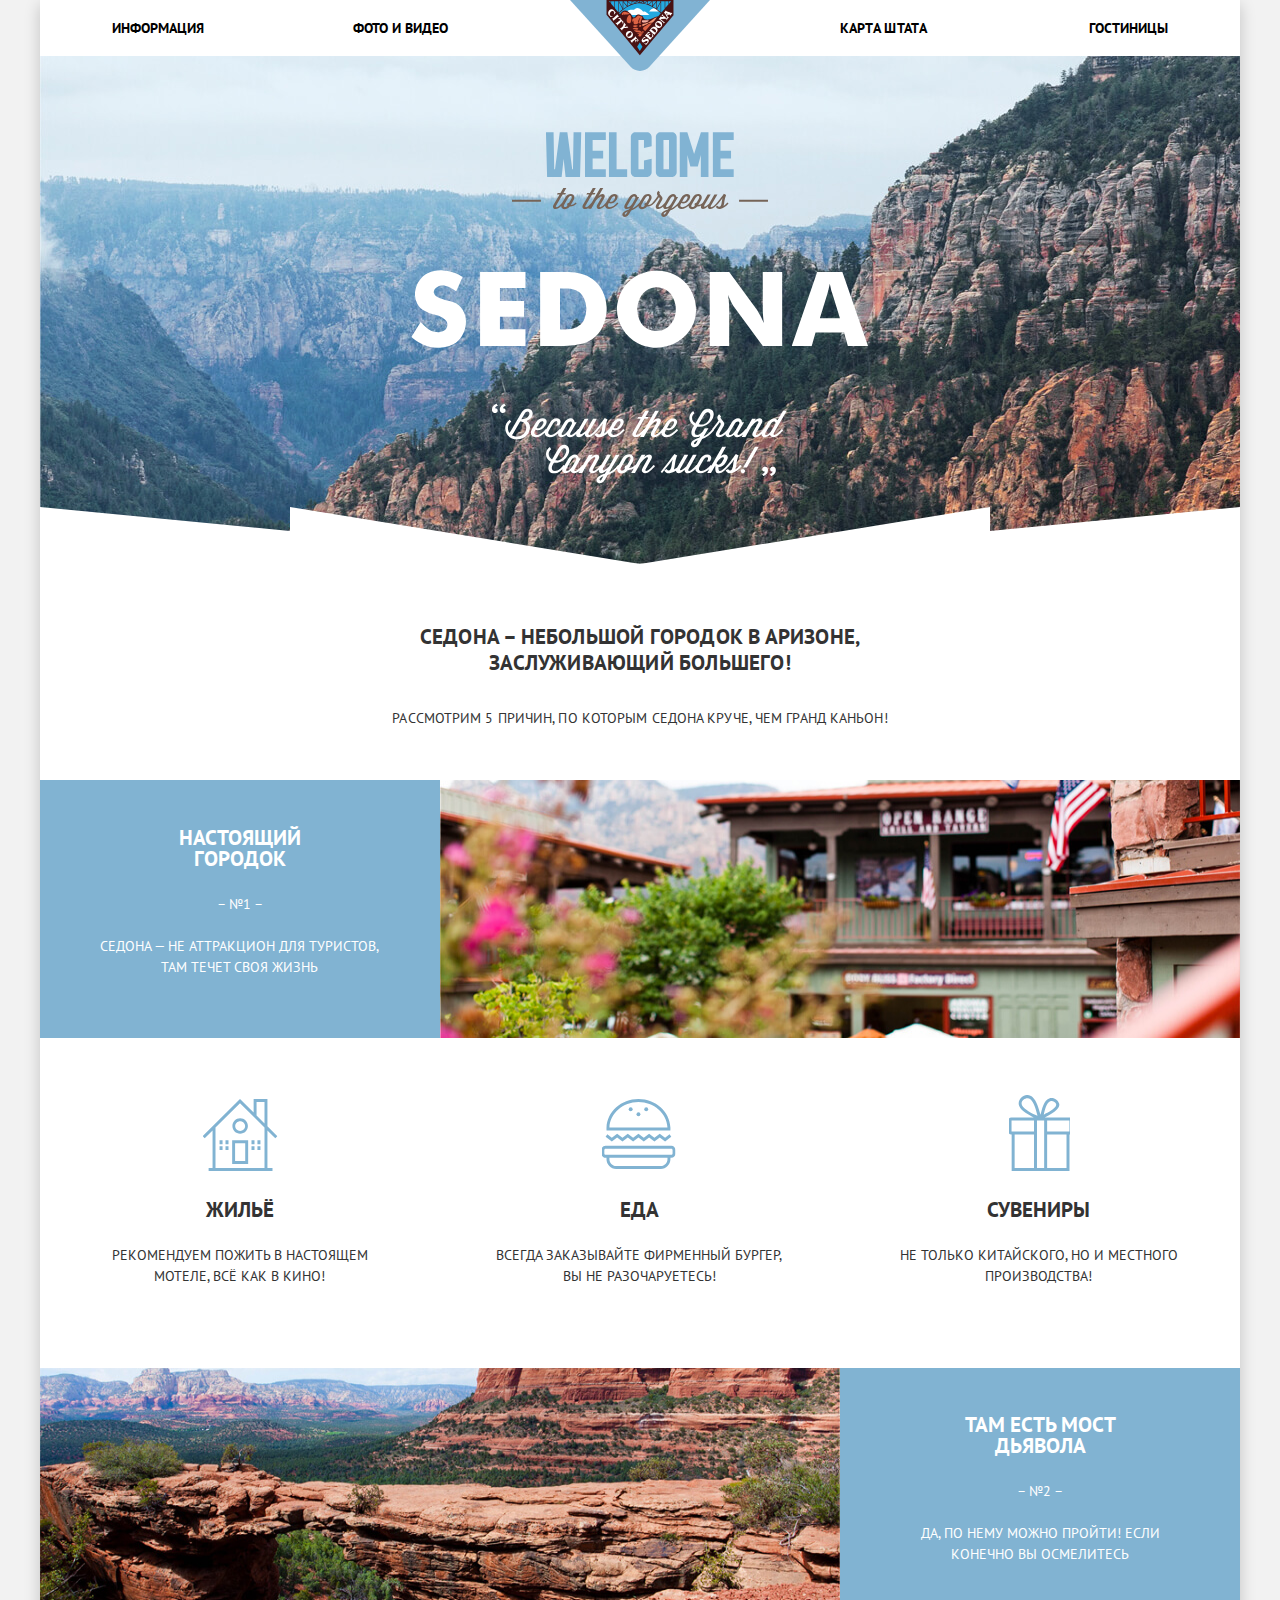
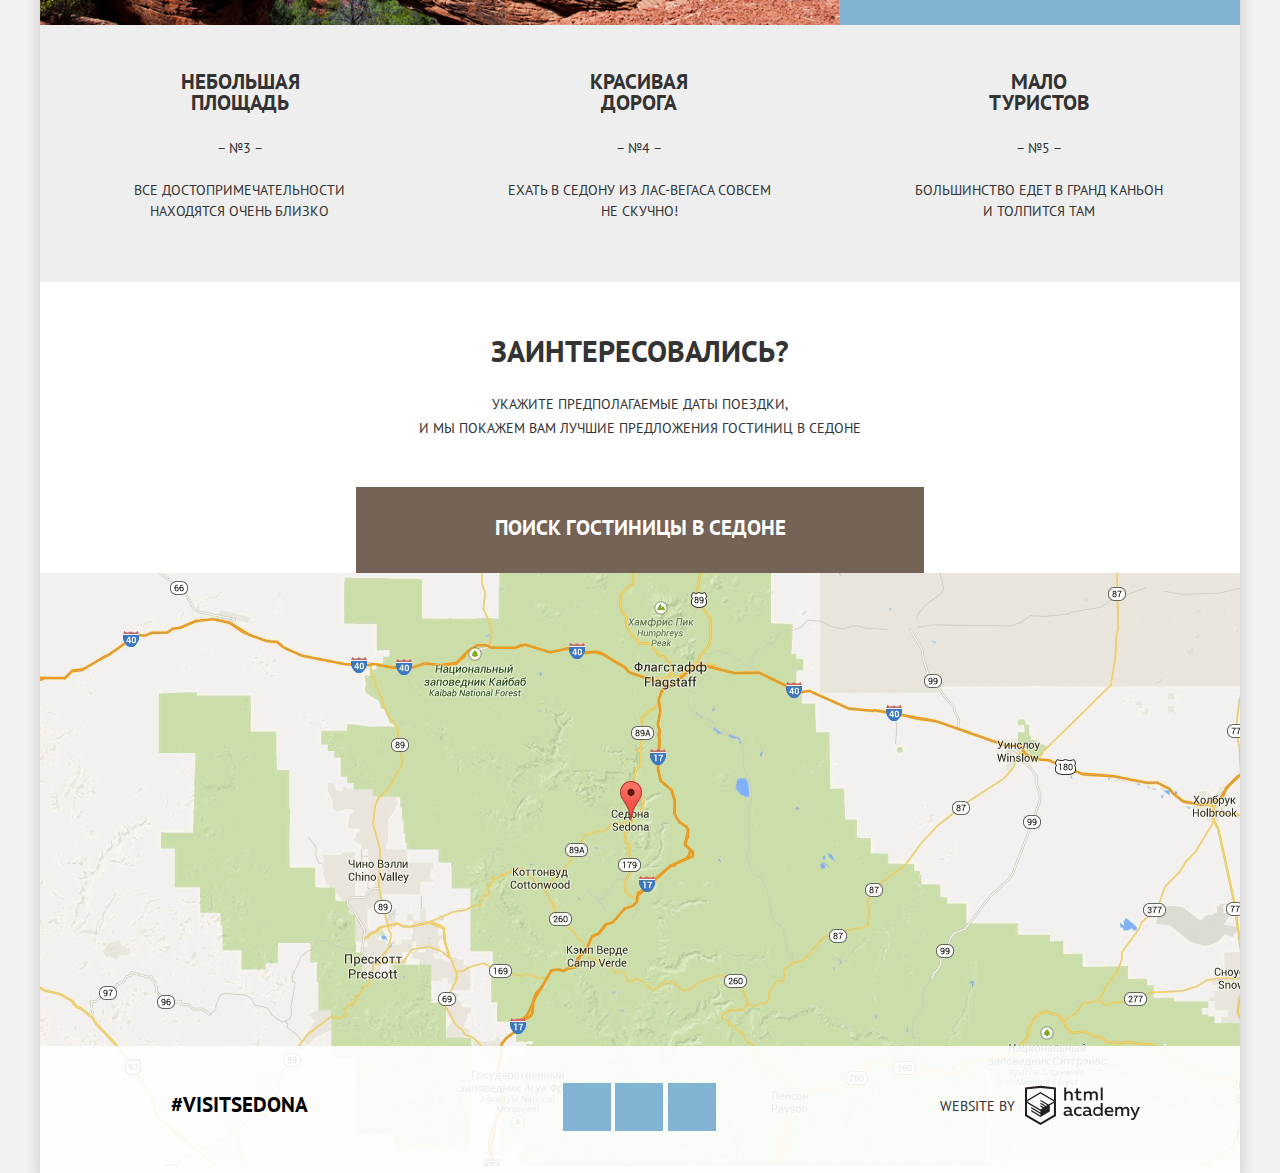
==== index.html @ 570681f5 "add styles and class in index.html to show-hide form" ====
<!DOCTYPE html>
<html lang="ru">
  <head>
    <meta charset="utf-8">
    <title>HTML Academy: Седона</title>
    <link href="https://fonts.googleapis.com/css?family=PT+Sans:400,700&amp;subset=latin,cyrillic" rel="stylesheet">
    <link href="css/normalize.css" rel="stylesheet">
    <link href="css/style.css" rel="stylesheet" >
  </head>
  <body>
    <div class="container">
      <header class="main-header">
        <div class="main-header-logo">
          <a href="#"><img src="img/Svg/logo-sedona.svg" width="140" height="71" alt="City Of Sedona Logo"></a>
        </div>

        <nav class="main-navigation">
          <ul class="site-navigation-list">
            <li class="site-navigation-item"><a href="info.html">Информация</a></li>
            <li class="site-navigation-item"><a href="foto.html">Фото и Видео</a></li>
            <li class="site-navigation-item"><a href="map.html">Карта штата</a></li>
            <li class="site-navigation-item"><a href="catalog.html">Гостиницы</a></li>
          </ul>
        </nav>
      </header>

      <main>
        <section class="hero-image-section">
          <h1 class="visually-hidden">Добро пожаловать в Седону</h1>
          <img class="hero-image" src="img/main.jpg" width="1200" height="508" alt="Пейзаж Седоны">
          <img class="hero-image-text" src="img/Svg/welcome.svg" width="458" height="352" alt="">

        </section>

        <section class="lead-lines">
          <h2 class="visually-hidden">Рекламный слоган</h2>
          <p class="lead-main ">
            Седона – небольшой городок в Аризоне, заслуживающий большего!
          </p>
          <p class="lead-secondary ">
            Рассмотрим 5 причин, по которым Седона круче, чем Гранд Каньон!
          </p>
        </section>

        <section class="features">
          <h2 class="visually-hidden">Преимущества</h2>
          <div class="feature-with-image">
            <div class="feature-text">
              <h3>Настоящий городок</h3>
              <p class="feature-number">– №1 –</p>
              <p>Седона — не аттракцион для туристов, там течет своя жизнь</p>
            </div>
            <div class="feature-image">
              <img src="img/city.jpg" width="800" height="300" alt="Городок">
              <!-- Maybe background -->
            </div>
          </div>

          <div class="features-general">
            <ul class="features-general-list">
              <li class="feature-general-item">
                <h3>Жильё</h3>
                <p>Рекомендуем пожить в наcтоящем мотеле, всё как в кино!</p>
              </li>
              <li class="feature-general-item">
                <h3>Еда</h3>
                <p>Всегда заказывайте фирменный бургер, вы не разочаруетесь!</p>
              </li>
              <li class="feature-general-item">
                <h3>Сувениры</h3>
                <p>Не только китайского, но и местного производства!</p>
              </li>
            </ul>
          </div>

          <div class="feature-with-image">
            <div class="feature-image">
              <img src="img/bridge.jpg" width="800" height="300" alt="Мост дьявола">
               <!-- Maybe background -->
            </div>
            <div class="feature-text">
              <h3>Там есть Мост дьявола</h3>
              <p class="feature-number">– №2 –</p>
              <p>Да, по нему можно пройти! Если конечно вы осмелитесь</p>
            </div>
          </div>

          <div class="features-ordered">
            <ol class="features-ordered-list" start="3">
              <li class="feature-ordered-item">
                <h3>Небольшая площадь</h3>
                <p class="feature-number">– №3 –</p>
                <p>Все достопримечательности находятся очень близко</p>
              </li>
              <li class="feature-ordered-item">
                <h3>Красивая дорога</h3>
                <p class="feature-number">– №4 –</p>
                <p>Ехать в Седону из Лас-Вегаса совсем не скучно!</p>
              </li>
              <li class="feature-ordered-item">
                <h3>Мало туристов</h3>
                <p class="feature-number">– №5 –</p>
                <p>Большинство едет в Гранд Каньон и&nbsp;толпится там</p>
              </li>
            </ol>
          </div>
        </section>

        <section class="search-hotel">
          <h2>Заинтересовались?</h2>
          <p class="search-hotel-promo">Укажите предполагаемые даты поездки,<br> и мы покажем вам лучшие предложения гостиниц в седоне</p>

          <a class="button button-show-form" href="hotels.html">Поиск гостиницы в Седоне</a>
          <form class="search-hotel-form modal-form-hide" action="https://echo.htmlacademy.ru" method="post">
            <p class="search-form-arrival">
              <label> Дата заезда:
                <input class="search-text-input" type="text" name="arrival-date" placeholder="24 апреля 2017">
              </label>
              <button class="calendar-icon" type="button" aria-label="Открыть календарь">
                <svg fill="#a9a9a9" width="21" height="22" viewBox="0 0 21 22"><path d="M19.251 2.025h-2.845V.648c0-.381-.294-.689-.656-.689-.363 0-.656.308-.656.689v1.377h-3.938V.648c0-.381-.294-.689-.655-.689-.363 0-.657.308-.657.689v1.377H5.906V.648c0-.381-.294-.689-.656-.689-.363 0-.657.308-.657.689v1.377H1.75C.784 2.025 0 2.847 0 3.862v16.302C0 21.179.784 22 1.75 22h17.501c.966 0 1.749-.821 1.749-1.836V3.862c0-1.015-.783-1.837-1.749-1.837zm.437 18.139a.448.448 0 0 1-.437.459H1.75a.45.45 0 0 1-.438-.459V3.862a.45.45 0 0 1 .438-.459h2.844v1.378c0 .381.294.689.657.689.362 0 .656-.308.656-.689V3.403h3.938v1.378c0 .381.294.689.657.689.361 0 .655-.308.655-.689V3.403h3.938v1.378c0 .381.293.689.656.689.362 0 .656-.308.656-.689V3.403h2.845c.241 0 .437.206.437.459v16.302z"/><path d="M4.594 8.225h2.625v2.066H4.594zM4.594 11.668h2.625v2.067H4.594zM4.594 15.112h2.625v2.066H4.594zM9.188 15.112h2.625v2.066H9.188zM9.188 11.668h2.625v2.067H9.188zM9.188 8.225h2.625v2.066H9.188zM13.781 15.112h2.625v2.066h-2.625zM13.781 11.668h2.625v2.067h-2.625zM13.781 8.225h2.625v2.066h-2.625z"/></svg>
              </button>
            </p>
            <p class="search-form-departure">
              <label> Дата выезда:
                <input class="search-text-input" type="text" name="departure-date" placeholder="4 июля 2017">
              </label>
              <button class="calendar-icon" type="button" aria-label="Открыть календарь">
                <svg fill="#a9a9a9" width="21" height="22" viewBox="0 0 21 22"><path d="M19.251 2.025h-2.845V.648c0-.381-.294-.689-.656-.689-.363 0-.656.308-.656.689v1.377h-3.938V.648c0-.381-.294-.689-.655-.689-.363 0-.657.308-.657.689v1.377H5.906V.648c0-.381-.294-.689-.656-.689-.363 0-.657.308-.657.689v1.377H1.75C.784 2.025 0 2.847 0 3.862v16.302C0 21.179.784 22 1.75 22h17.501c.966 0 1.749-.821 1.749-1.836V3.862c0-1.015-.783-1.837-1.749-1.837zm.437 18.139a.448.448 0 0 1-.437.459H1.75a.45.45 0 0 1-.438-.459V3.862a.45.45 0 0 1 .438-.459h2.844v1.378c0 .381.294.689.657.689.362 0 .656-.308.656-.689V3.403h3.938v1.378c0 .381.294.689.657.689.361 0 .655-.308.655-.689V3.403h3.938v1.378c0 .381.293.689.656.689.362 0 .656-.308.656-.689V3.403h2.845c.241 0 .437.206.437.459v16.302z"/><path d="M4.594 8.225h2.625v2.066H4.594zM4.594 11.668h2.625v2.067H4.594zM4.594 15.112h2.625v2.066H4.594zM9.188 15.112h2.625v2.066H9.188zM9.188 11.668h2.625v2.067H9.188zM9.188 8.225h2.625v2.066H9.188zM13.781 15.112h2.625v2.066h-2.625zM13.781 11.668h2.625v2.067h-2.625zM13.781 8.225h2.625v2.066h-2.625z"/></svg>
              </button>
            </p>
            <div class="search-form-numbers">
              <p class="search-form-adults">
                <!-- change label from inner input to for pattern, because by specification is forbidden to put <button> inside label -->
                <label for="number-adults"> Взрослые:</label>
                <button class="button-minus minus-adult" type="button" aria-label="Уменьшить количество взрослых">&minus;</button>
                <input class="search-number-input" id="number-adults" type="number" name="adults-count" value="2" min="1" max="9">
                <button class="button-plus plus-adult" type="button" aria-label="Увеличить количество взрослых">&plus;</button>
              </p>
              <p class="search-form-children">
                <!-- change label from inner input to for pattern, because by specification is forbidden to put <button> inside label -->
                <label for="number-children"> Дети:</label>
                <button class="button-minus minus-children" type="button" aria-label="Уменьшить количество детей">&minus;</button>
                <input class="search-number-input" id="number-children" type="number" name="children-count"  value="0" min="0" max="9">
                <button class="button-plus plus-children" type="button" aria-label="Увеличить количество детей">&plus;</button>
              </p>
            </div>
            <button class="button button-search" type="submit">Найти</button>
          </form>
        </section>

        <section class="section-map">
          <h2 class="visually-hidden">Карта Седоны и окрестностей</h2>
          <img src="img/map.png" width="1200" height="593" alt="Карта">
        </section>

      </main>

      <footer class="main-footer">
        <p class="footer-hashtag">
          <a href="#">#visitSEDONA</a>
        </p>

        <div class="footer-social">
          <ul>
            <li><a class="social-button social-button-twit" href="#"><span class="visually-hidden">Twitter</span></a></li>
            <li><a class="social-button social-button-fb" href="#"><span class="visually-hidden">Facebook</span></a></li>
            <li><a class="social-button social-button-youtube" href="#"><span class="visually-hidden">YouTube</span></a></li>
          </ul>
        </div>

        <p class="footer-copyright">
          <span>website by</span>
          <a class="copyright-link" href="https://htmlacademy.ru/intensive/htmlcss">
            <span class="visually-hidden">Html Academy</span>
            <svg fill="#231f20" width="115" height="41" xmlns="http://www.w3.org/2000/svg" viewbox="0 0 108.08 36.85"><title>logo-htmlacademy-small1</title><path d="M44.61,26.88a2,2,0,0,0,.55-0.1v1.33a3.25,3.25,0,0,1-1.18.21,1.67,1.67,0,0,1-1.67-1,4.84,4.84,0,0,1-3.14,1.08c-1.51,0-2.91-.83-2.91-2.55,0-2.13,2-2.79,3.71-2.79a11.08,11.08,0,0,1,2.17.25v-0.3c0-1-.76-1.77-2.19-1.77a7.42,7.42,0,0,0-3,.64v-1.7a10.21,10.21,0,0,1,3.19-.55c2.36,0,3.81,1.12,3.81,3.65v3a0.54,0.54,0,0,0,.49.59h0.17Zm-6.44-1.13A1.35,1.35,0,0,0,39.63,27h0.11a3.39,3.39,0,0,0,2.41-1V24.58a9.72,9.72,0,0,0-1.81-.21c-1,0-2.16.33-2.16,1.38h0Zm12.36-6.11a5,5,0,0,1,2.57.64V22a4.08,4.08,0,0,0-2.3-.7,2.75,2.75,0,1,0,0,5.49,5,5,0,0,0,2.43-.64v1.71a6.27,6.27,0,0,1-2.76.57A4.21,4.21,0,0,1,46,24.51q0-.21,0-0.41a4.32,4.32,0,0,1,4.18-4.46h0.38Zm12.17,7.24a2,2,0,0,0,.55-0.1v1.33a3.25,3.25,0,0,1-1.18.21,1.67,1.67,0,0,1-1.67-1,4.84,4.84,0,0,1-3.14,1.08c-1.51,0-2.91-.83-2.91-2.55,0-2.13,2-2.79,3.71-2.79a11.08,11.08,0,0,1,2.17.25v-0.3c0-1-.76-1.77-2.19-1.77a7.42,7.42,0,0,0-3,.64v-1.7a10.21,10.21,0,0,1,3.19-.55c2.36,0,3.81,1.12,3.81,3.65v3a0.54,0.54,0,0,0,.49.59h0.17Zm-6.44-1.13A1.35,1.35,0,0,0,57.73,27h0.11a3.39,3.39,0,0,0,2.41-1V24.58a9.72,9.72,0,0,0-1.81-.21c-1.06,0-2.16.33-2.16,1.38h0ZM73,16V28.2H71.35V26.88a3.88,3.88,0,0,1-3.19,1.54,4.4,4.4,0,0,1,0-8.78,3.81,3.81,0,0,1,3,1.3V16H73Zm-4.53,5.22a2.76,2.76,0,1,0,0,5.52A2.86,2.86,0,0,0,71.15,25V23A2.91,2.91,0,0,0,68.49,21.27ZM79,19.64c3.31,0,4.46,2.68,3.92,5.09H76.7c0.21,1.5,1.67,2.11,3.19,2.11a6.11,6.11,0,0,0,2.64-.59v1.6a7.14,7.14,0,0,1-3,.57C77,28.42,74.78,27,74.78,24a4.18,4.18,0,0,1,4-4.39H79Zm0.09,1.54a2.28,2.28,0,0,0-2.44,2.1v0.06H81.3A2,2,0,0,0,79.13,21.18Zm5.73,7V19.87h1.65v1a3.81,3.81,0,0,1,2.78-1.27A2.86,2.86,0,0,1,91.89,21a4.12,4.12,0,0,1,2.91-1.33A3.06,3.06,0,0,1,98,23V28.2h-1.9V23.05a1.59,1.59,0,0,0-1.42-1.75H94.42a2.8,2.8,0,0,0-2.07,1.12V28.2h-1.9V23.05A1.59,1.59,0,0,0,89,21.31H88.8a3,3,0,0,0-2.21,1.29v5.63H84.86Zm21.31-8.33h1.9l-3.91,9.46c-0.9,2.17-2.09,2.86-3.35,2.86a4.76,4.76,0,0,1-1.1-.14V30.46a2.86,2.86,0,0,0,.85.12c0.9,0,1.58-.64,2.07-1.9l0.17-.42-4-8.4h2l2.86,6.29ZM38.73,1.46V6.22a3.81,3.81,0,0,1,2.7-1.14,3.25,3.25,0,0,1,3.44,3.4v5.15H43V8.72a1.81,1.81,0,0,0-1.61-2h-0.3a2.93,2.93,0,0,0-2.32,1.39v5.52h-1.9V1.46h1.9ZM49.94,2.31v3h3V6.91h-3v3.81c0,1.1.5,1.46,1.58,1.46a4.49,4.49,0,0,0,1.69-.33v1.6A6.8,6.8,0,0,1,51,13.8a2.55,2.55,0,0,1-2.86-2.74V6.89H46.58V5.26h1.5V2.74Zm5.4,11.31V5.28H57v1A3.81,3.81,0,0,1,59.77,5a2.86,2.86,0,0,1,2.6,1.33A4.12,4.12,0,0,1,65.28,5,3.06,3.06,0,0,1,68.44,8.4v5.21h-1.9V8.46a1.59,1.59,0,0,0-1.42-1.75H64.89a2.8,2.8,0,0,0-2.07,1.12v5.78h-1.9V8.46A1.59,1.59,0,0,0,59.5,6.71H59.27A3,3,0,0,0,57.06,8v5.63H55.34ZM71.17,1.45H73V13.6H71.17V1.45ZM14.71,0H14.55L0,1.54V28.21l14.55,8.66,14.55-8.66V1.54Zm12.5,27.1L14.55,34.64,1.9,27.12V16.18l12.59,7.5V25L5.86,19.9v1.31l8.68,5.21v1.39L5.87,22.65V24l8.68,5.21,8.75-5.24V18.31L27.2,16V27.12Zm0-12.53-3.48,2-1.6,1L14.51,13v1.31L21,18.23H21l-0.14.09-1,.54-5.37-3.2V17l4.24,2.52-1,.67-3.2-1.9v1.31l2.1,1.24L14.5,22.1,2,14.65,14.51,7.11Zm0-1.32L14.49,5.76,1.91,13.25v-10L14.56,1.92,27.21,3.25v10h0Z" transform="translate(0 -0.02)" /></svg>
          </a>
        </p>
      </footer>
    </div>

    <script src="js/script.js"></script>
  </body>
</html>
---- css/style.css ----
html {
  box-sizing: border-box;
}

*, *:before, *:after {
  box-sizing: inherit;
}

body {
	margin: 0;
  padding: 0;


	font-family: "PT Sans", Arial, sans-serif;
	font-size: 14px;
	line-height: 21px;
	font-weight: 400;
  text-transform: uppercase;
  color: #333333;
  background-color: #f2f2f2;
}

a {
  text-decoration: none;
}
/* responsive images */
img {
  max-width: 100%;
  /* height: auto; */
}

.button {
  font: inherit;

  text-align: center;
  color: #ffffff;
  vertical-align: middle;
  text-transform: uppercase;

  border: none;
}

.button-search,
.social-button,
.button-more {
  background-color: #81b3d2;
}

.button-search:hover,
.button-search:focus,
.social-button:hover,
.social-button:focus,
.button-more:hover,
.button-more:focus {
  background-color: #669ec0;
}

.button-search:active,
.social-button:active,
.button-more:active {
  color: rgba(255, 255, 255, 0.3);
  background-color: #5496bd;
}

.button-show-form,
.button-book {
  background-color: #766357;
}

.button-show-form:hover,
.button-show-form:focus,
.button-book:hover,
.button-book:focus {
  background-color: #604e43;
}

.button-show-form:active,
.button-book:active {
  color: rgba(255, 255, 255, 0.3);
  background-color: #503e33;
}


/* accessability */
.visually-hidden:not(:focus):not(:active),
input[type="checkbox"].visually-hidden,
input[type="radio"].visually-hidden {
  position: absolute;

  width: 1px;
  height: 1px;
  margin: -1px;
  border: 0;
  padding: 0;

  white-space: nowrap;

  clip-path: inset(100%);
  clip: rect(0 0 0 0);
  overflow: hidden;
}


.container {
  max-width: 1200px;
  min-width: 768px;
  margin: 0 auto;

  background-color: #ffffff;
  box-shadow: 0 5px 15px 0 rgba(0, 1, 1, 0.2);
}

.main-navigation {
  line-height: 26px;
  font-weight: 700;
}

.main-header {
  position: relative;
}

.main-header-logo {
  position: absolute;
  right: calc(50% - 70px);
  z-index: 1;
}

.site-navigation-list {
  display: flex;
  justify-content: space-between;
  align-items: center;
  flex-wrap: wrap;
  min-height: 56px;
  margin: 0;
  padding: 0 6%;

  list-style: none;
}

.site-navigation-item {
  width: 22%;
}

.site-navigation-item:nth-child(-n+2) {
  text-align: left;
}

.site-navigation-item:nth-child(n+3) {
  text-align: right;
}

.site-navigation-item:nth-child(2){
  margin-right: 9.5%;
}

.site-navigation-item a[href="map.html"] {
  letter-spacing: 0.3px;
}

.site-navigation-item a {
  color: #000000;
}

.site-navigation-item a:hover:not(.current-page),
.site-navigation-item a:focus:not(.current-page) {
  color: #81b3d2;
}

.site-navigation-item a:active {
  color: #b2b2b2;
}

.site-navigation-item .current-page {
  color: #766357;
}


.hero-image-section {
  position: relative;
  height: 508px;
  overflow: hidden;
}

.hero-image-section::after {
  content: '';
  position: absolute;
  top: 0;
  right: 0;
  bottom: 0;
  left: 0;
  background: url('../img/Svg/polygon.svg');
  background-repeat: no-repeat;
  background-position: bottom center;
}

.hero-image {
  position: absolute;
  left: 50%;
  transform: translate(-50%);
  height: 508px;
}

.hero-image-text {
  position: absolute;
  top: 15%;
  right: calc(50% - 229px);
}

.lead-lines {
  padding: 60px 6% 35px;
  line-height: 26px;
  text-align: center;
}

.lead-main {
  width: 500px;
  margin: 0 auto;

  font-size: 21px;
  font-weight: 700;
  letter-spacing: 0.2px;
}

.lead-secondary {
  margin-top: 29px;
  letter-spacing: 0.1px;
}


.features-general-list,
.features-ordered-list {
  padding: 0;
  list-style: none;
  text-align: center;
}

.features h3 {
  font-size: 21px;
  line-height: 21px;
  font-weight: 700;
}

.feature-with-image,
.features-general-list,
.features-ordered-list {
  display: flex;
  flex-direction: row;
  margin: 0;
 }

.feature-with-image {
  color: #ffffff;
  background-color: #81b3d2;
}

.feature-text,
.feature-general-item,
.feature-ordered-item {
  width: 33.3%;
}

.feature-text {
  text-align: center;
  padding: 46.5px 4% 46px; /*was 47px*/
}

.feature-text h3 {
  width: 151px;
  margin: 0 auto;
}

.feature-number {
  margin: 25px 0 21px 0;
}


.feature-image {
  width: 66.7%;
  position: relative;
  overflow: hidden;
}

.feature-image img {
    position: absolute;
    /* top city 63% 35% canyon */
    top: 50%;
    left: 50%;
    transform: translate(-50%, -50%);
}

.feature-general-item::before {
  content: '';
  position: absolute;
  top: 61px;
  left: 50%;
  width: 75px;
  height: 72px;
  transform: translate(-50%);
  background-repeat: no-repeat;
}

.feature-general-item:nth-child(1)::before {
  background-image: url(../img/Svg/icon-1.svg);
}

.feature-general-item:nth-child(2)::before {
  background-image: url(../img/Svg/icon-3.svg);
}

.feature-general-item:nth-child(3)::before {
  top: 57px;
  width: 61px;
  height: 77px;
  background-image: url(../img/Svg/icon-2.svg);
}


.feature-general-item {
  position: relative;
  padding: 140px 0 81px 0; /*was 73px*/
}
.feature-general-item p {
  width: 290px;
  margin: 25px auto 0;
}


.features-ordered {
  /* height: 256px; */
  background-color: #eeeeee;
}

.features-ordered-list {
  background-color: #eeeeee;
}

.feature-ordered-item {
  padding: 46px 0 60px 0;  /*was 73px*/
}

.feature-ordered-item h3 {
  width: 118px;
  margin: 0 auto;
}

.feature-ordered-item  p:not(.feature-number) {
  width: 270px;
  margin: 0 auto;
}


.search-hotel {
  position: relative;
  padding-top: 26px;
  text-align: center;
}

.search-hotel h2 {
  margin-bottom: 23.5px;
  font-size: 30px;
  line-height: 36px;
  font-weight: 700;
}

.search-hotel-promo {
  margin-bottom: 47px;
  line-height: 24px;
}

.button-show-form {
  display: block;
  width: 568px;
  margin: 0 auto;
  padding: 28px 0 32px;
}

.button-show-form,
.button-search {
  font-size: 21px;
  line-height: 26px;
  font-weight: 700;
}

.modal-form-show {
	display: block;
	animation: slideDown 1s ease;
}
.modal-form-hide {
	display: none;
}

.search-hotel-form {
  position: absolute;
  left: 50%;
  transform: translate(-50%);
  z-index: 1;
  width: 568px;
  padding: 55px 54px 55px;
  background-color: white;
}


.search-hotel-form input,
.search-hotel-form label {
  line-height: 26px;
  font-weight: 700;
}

.search-hotel-form input {
  font: inherit;

  background-color: #f2f2f2;
  border: none
}

.search-hotel-form input:hover {
  background-color: #ebebeb;
}

.search-hotel-form input:focus {
  outline: 2px solid #ebebeb;
  background-color: #ffffff;
}

.search-hotel-form p {
  margin-top: 0;
}

.search-form-arrival,
.search-form-departure {
  margin-bottom: 30px;
}

.search-text-input {
  width: 345px;
  height: 38px;
  margin-left: 16px;
  padding-left: 13px;
  text-transform: uppercase;
}

.search-form-arrival,
.search-form-departure {
  position: relative;
}

.calendar-icon {
  position: absolute;
  top: 7px;
  right: 4px;
  border: none;
  background-color: transparent;
}

.calendar-icon:hover svg,
.calendar-icon:focus svg {
	fill: #000000;
}

.calendar-icon:active svg {
	fill: #81b3d2;
}

.search-form-numbers {
  display: flex;
}

.search-form-numbers input[type="number"] {
	width: 40px;
	height: 38px;
  padding-left: 14px;
  text-align: center;
}

.search-form-adults,
.search-form-children {
  position: relative;
  width: 50%;
}

.search-form-adults .button-minus,
.search-form-adults .button-plus,
.search-form-children .button-minus,
.search-form-children .button-plus {
    position: absolute;
    top: 0;
    width: 38px;
    height: 38px;

    font-size: 30px;
    color: #a9a9a9;
    border: none;
    background-color: #f2f2f2;
    cursor: pointer;
}

.search-form-adults label {
  margin-right: 75px;
}

.search-form-children label {
  margin-right: 62px;
  padding-left: 13px;
}


.search-form-adults .button-minus {
  right: 79px;
}
.search-form-adults .button-plus {
  right: 3px;
}

.search-form-adults {
  text-align: left;
}

.search-form-children .button-minus {
  right: 76px;
}

.search-form-children .button-plus {
  right: 0;
}

.search-form-numbers .button-minus:hover,
.search-form-numbers .button-minus:focus,
.search-form-numbers .button-plus:hover,
.search-form-numbers .button-plus:focus {
  color: #000000;
}

.search-form-numbers .button-minus:active,
.search-form-numbers .button-plus:active {
  color: #81b3d2;
}


.button-search {
  width: 458px;
  height: 58px;
  margin-top: 39px;
}


.section-map {
 position: relative;
 height: 473px;
 overflow: visible;
}

.main-footer {
  position: relative;
  display: flex;
  z-index: 1;
  padding: 25px 0;
  background-color: rgba(254, 254, 254, 0.9);
}

.main-footer {
  display: flex;
}

/* TODO: later use flexbox */
.footer-hashtag,
.footer-social,
.footer-copyright {
  width: 33.3%;
  text-align: center;
}

.footer-hashtag {
  font-size: 21px;
  line-height: 26px;
  font-weight: 700;
}

.footer-hashtag a {
  color: #000000;
}

.footer-hashtag a:hover,
.footer-hashtag a:focus {
  color: #81b3d2;
}

.footer-hashtag a:active {
  color: #b2b2b2;
}

.footer-social ul {
  display: flex;
  justify-content: center;
  align-items: center;
  flex-wrap: wrap;
  height: 71px;
  margin: 0;
  padding: 0;
  list-style: none;
}

.social-button {
  position: relative;
  display: inline-block;
  width: 48px;
  height: 48px;
  margin: 0 2.2px;
  background-color: #81b3d2;

  vertical-align: top;
}

.social-button::before {
	content: '';
	position: absolute;
	background-repeat: no-repeat;
}

.social-button-twit::before {
  top: 17px;
  left: 16px;
  width: 17px;
  height: 15px;
  background-image: url('../img/svg/twitter.svg');
}

.social-button-fb::before {
  top: 14px;
  left: 17px;
  width: 17px;
  height: 22px;
  background-image: url('../img/svg/fb-icon.svg');
}

.social-button-youtube::before {
  top: 17px;
  left: 14px;
  width: 20px;
  height: 17px;
  background-image: url('../img/svg/youtube.svg');
}

.social-button:hover,
.social-button:focus {
  background-color: #669ec0;
}

.social-button:active {
  background-color: #5496bd;
}

.social-button:active::before {
  opacity: 0.3;
}

.footer-copyright {
  line-height: 26px;
}

.footer-copyright span,
.footer-copyright a {
  display: inline-block;
  vertical-align: middle;
}

.footer-copyright span {
  margin-left: 2px;
  padding-bottom: 8px;
}

.copyright-link {
  margin-left: 6px;
}

.copyright-link:hover svg,
.copyright-link:focus svg {
	fill: #81b3d2;
}

.copyright-link:active svg {
	fill: #bdbbbc;
}

/* Catalog */

.hotel-filters {
  min-height: 217px;

  color: #ffffff;
  background-color: #5e89b0;
  background-image: url('../img/hotels-blur-back.jpg');
}

.filters-form {
  display: flex;
  justify-content: space-between;
  padding: 27px 6% 17px;
}

.filters-form fieldset {
  padding: 0;
  border: none;
}

.filter-legend {
  font-size: 16px;
  font-weight: 700;
}

.filters-form ul {
  list-style: none;
}

.filter-infrastructure legend {
  letter-spacing: 0.3px;
}

.filter-infrastructure label,
.filter-hotel-type label {
  position: relative;
}

.filter-checkbox + label::before {
	content: '';
	position: absolute;
  left: -39.6px;
  top: -2px;
  width: 25px;
  height: 23px;
	background-image: url('../img/svg/checkbox-off.svg');
	background-repeat: no-repeat;
}

.filter-checkbox:checked + label::before {
	background-image: url('../img/svg/checkbox-on.svg');
}

.filter-checkbox:checked:disabled + label::before {
	background-image: url('../img/svg/checkbox-on-disabled.svg');
}

.filter-checkbox:disabled + label::before {
	background-image: url('../img/svg/checkbox-off-disabled.svg');
}



.filter-checkbox:focus + label::before {
  outline: 3px solid #81b3d2;
}

.hotel-type-list label {
  padding-left: 2px;
}

.infrastructure-list li,
.hotel-type-list li {
  margin-top: 25px;
}


.filter-checkbox:hover + label,
.filter-checkbox:focus + label {
  color: #ffffff;
}

.filter-checkbox:disabled + label {
  color: #6a6a6a;
}


.filter-infrastructure {
  margin-left: 0;
}

.filter-hotel-type {
  margin-left: 10.7%;
}
.filter-price-controls {
  width: 315px;
  margin-top: 10px;
}

.filter-price {
  /* display: flex; */
  /* margin-right: -8px; */
  margin-left: auto;
}

.filter-range-title {
  margin-bottom: 9px;

  font-weight: 600;
  font-size: 16px;
  line-height: 21px;
}

.price-controls {
  position: relative;

  height: 36px;
  margin-bottom: 20px;

  font-size: 0;

  border: 2px solid #ffffff;
  border-radius: 2px;
}

.price-controls::after {
  content: "";
  position: absolute;
  top: 50%;
  left: 50%;

  width: 2px;
  height: 22px;

  background: #ffffff;
  transform: translate(-50%, -50%);
}

.price-controls label {
  display: inline-block;

  font-size: 14px;
  line-height: 32px;
  vertical-align: top;

  cursor: pointer;
}

.price-controls .min-price,
.price-controls .max-price {
  width: 146px;
  padding-left: 64px;
}

.price-controls input {
  width: 50px;
  margin: 0;

  color: inherit;
  font: inherit;

  background: none;
  border: none;
}

.range-controls {
  position: relative;
  margin-bottom: 14px;
}

.range-controls .scale {
  height: 2px;
  background: rgba(255, 255, 255, 0.3);
}

.range-controls .bar {
  width: 80%;
  height: 2px;

  background: #ffffff;
}

.range-toggle {
  position: absolute;
  top: -9px;

  width: 4px;
  height: 4px;

  background: #ababab;
  border: 8px solid #ffffff;
  border-radius: 50%;
  box-shadow: 0 2px 1px 0 rgba(0, 1, 1, 0.2);
  cursor: pointer;
  box-sizing: content-box;
}

.range-toggle:hover,
.range-toggle:focus {
  top: -10px;
  border: 9px solid #ffffff;
}


.range-toggle-min {
  left: 0;
}

.range-toggle-max {
  left: 80%;
}

.button-filter {
  width: 137px;
  /* TODO: delete/change tempmargins */
  margin-top: 18px;
  margin-left: 84px;

  padding: 6px;
  background-color: transparent;
  border: 2px solid #fff;
  border-radius: 2px;
  cursor: pointer;
}

.button-filter:hover,
.button-filter:focus {
  color: #000000;
  background: #ffffff;
}


.sorting-result,
.hotel-name {
  font-size: 21px;
  line-height: 26px;
  font-weight: 700;
}


.sorting,
.hotel-item {
  display: flex;
  padding: 0 6%;
  border-bottom: 1px solid #e5e5e5;
}

.sorting {
  /* height: 86px; */
  padding: 9px 6%;
  align-items: center;
}

.sorting-result {
  margin-right: 48px;
  /* margin-top: 29px; */
}

.sorting-options {
  display: flex;
  margin-top: 5px;
  font-size: 12px;
  line-height: 18px;
}

.sorting-label {
  margin: 0 40px 0 0;
}

.sortings-list {
  display: flex;
  justify-content: space-between;
  width: 238px;
}

.sortings-list,
.hotels-list {
  margin: 0;
  padding: 0;
  list-style: none;
}

.sortings-item a {
  color: #b2b2b2;
}

.sortings-item-active a,
.sortings-item a:hover,
.sortings-item a:focus {
  color: #81b3d2;
}

.sortings-item a:active {
  color: #000000;
}

.sortings-item:not(.sortings-item-active) a:not(:active) {
  border-bottom: 1px dotted #81b3d2;
}

.sorting-arrows {
  margin-top: 4px;
  margin-left: auto;
}

.sorting-up {
  padding-right: 8px;
}

.sort-arrow-item:hover path,
.sort-arrow-item:focus path {
  fill: #231F20;
}

.sort-arrow-item.active path,
.sort-arrow-item:active path {
  fill: #81b3d2;
}


.hotel-item {
  padding: 30px 6% 24.5px;
}

.hotel-image {
  margin-right: 30px;
}

.hotel-item-info {
  display: flex;
  flex-wrap: wrap;
  width: 258px;
}

.hotel-name {
  width: 100%;
  margin: -5.5px 0 -3px;
  letter-spacing: 0.15px;
}

.hotel-name a {
  color: #000000;
}

.hotel-info {
  width: 45%;
}

.hotel-reserve {
  width: 55%;
}

.hotel-type,
.hotel-price {
  margin: 7px 0 14px;
}

.button-more, .button-book {
  display: inline-block;
  padding: 3px 0;
  vertical-align: top;
}

.button-more {
  width: 110px;
}

.button-book {
  width: 142px;
}

.hotel-item-rating {
  width: 112px;
  margin-left: auto;
}

.rating-stars {
  height: 18px;
  margin: 0;
  margin-top: -1px;
  margin-right: -2px;
  background-image: url('../img/svg/star.svg');
  background-repeat: repeat no-repeat;
  background-position: right center;
  background-size: 24px 20px;
}

.stars-4 {
  margin-left: 20px;
}

.stars-3 {
  margin-left: 40px;
}

.stars-2 {
  margin-left: 65px;
}

.rating-user-mark {
  margin: 46px 0 0;
  padding: 3px 0 3px 3px;
  text-align: center;
  color: #666;
  background-color: #f2f2f2;
}



.hotel-name a:hover,
.hotel-name a:focus {
  color: #81b3d2;
}

.hotel-name a:active {
  color: #b2b2b2;
}
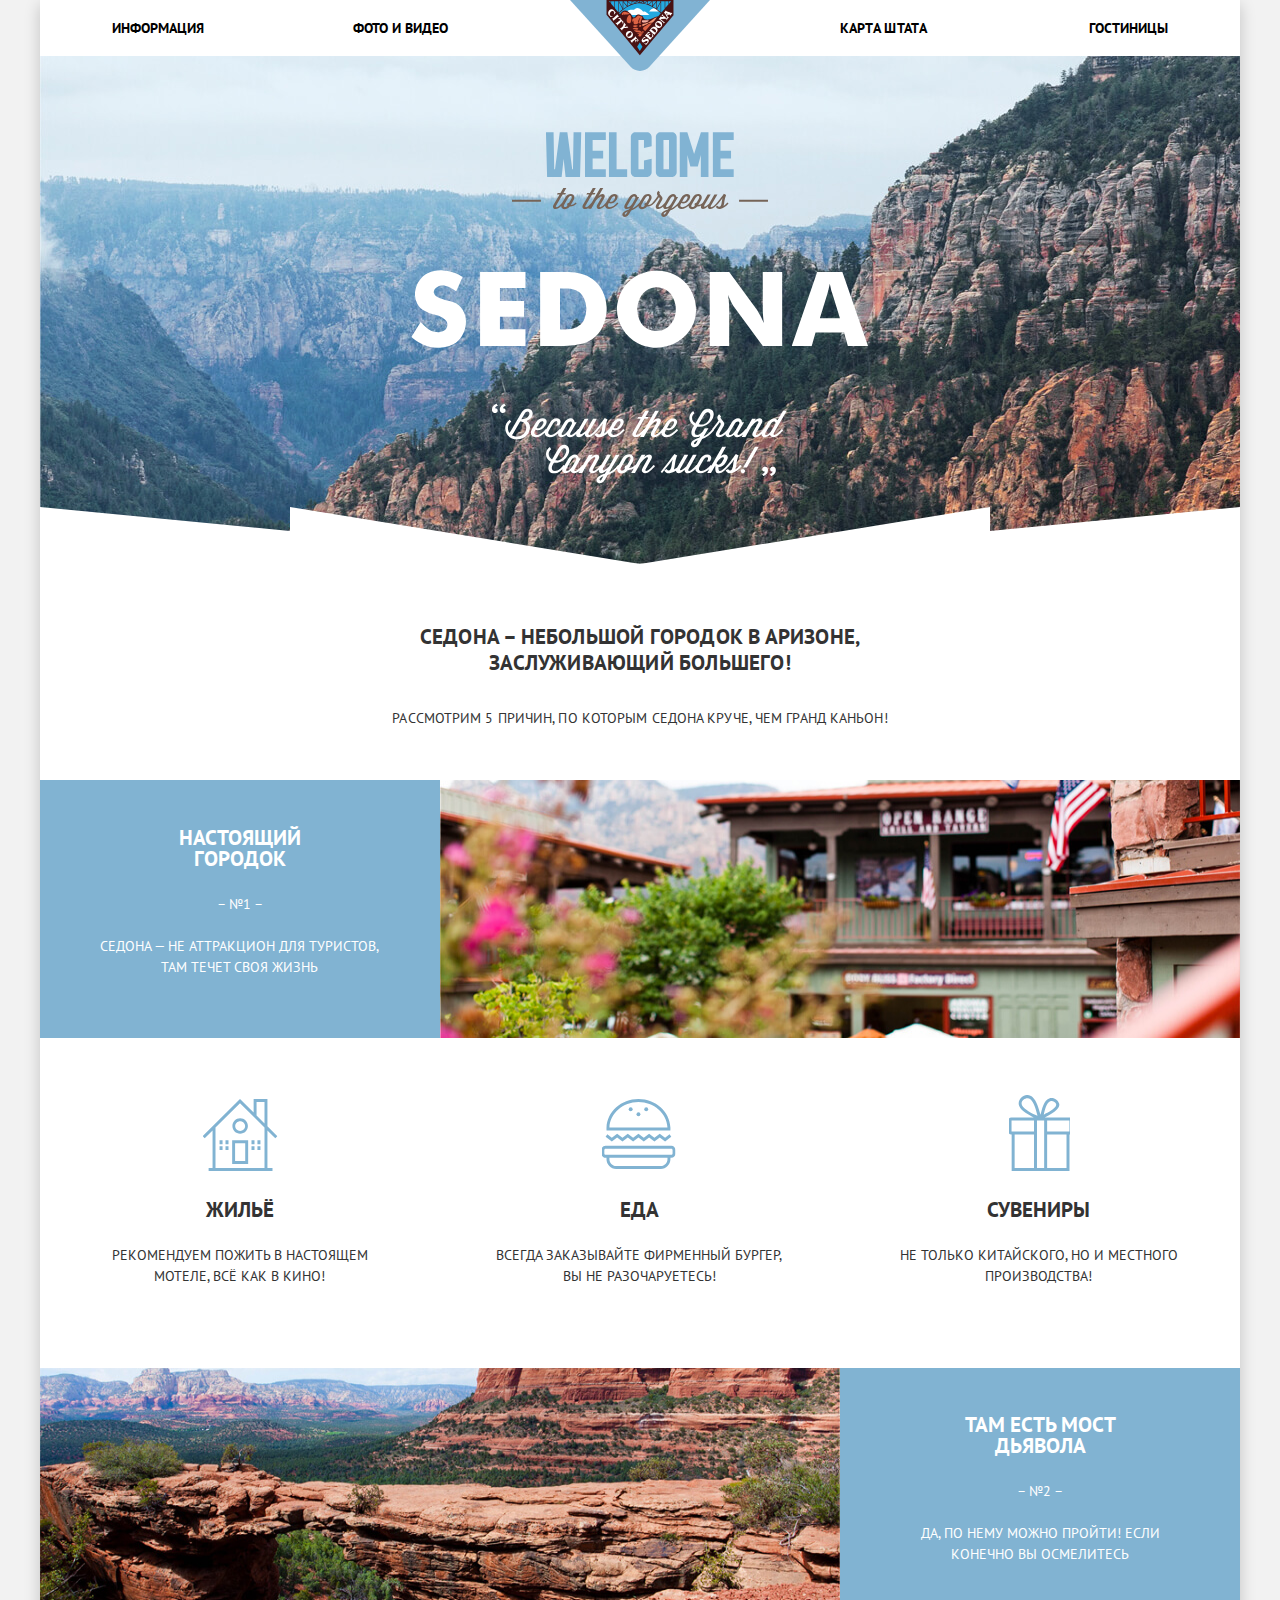
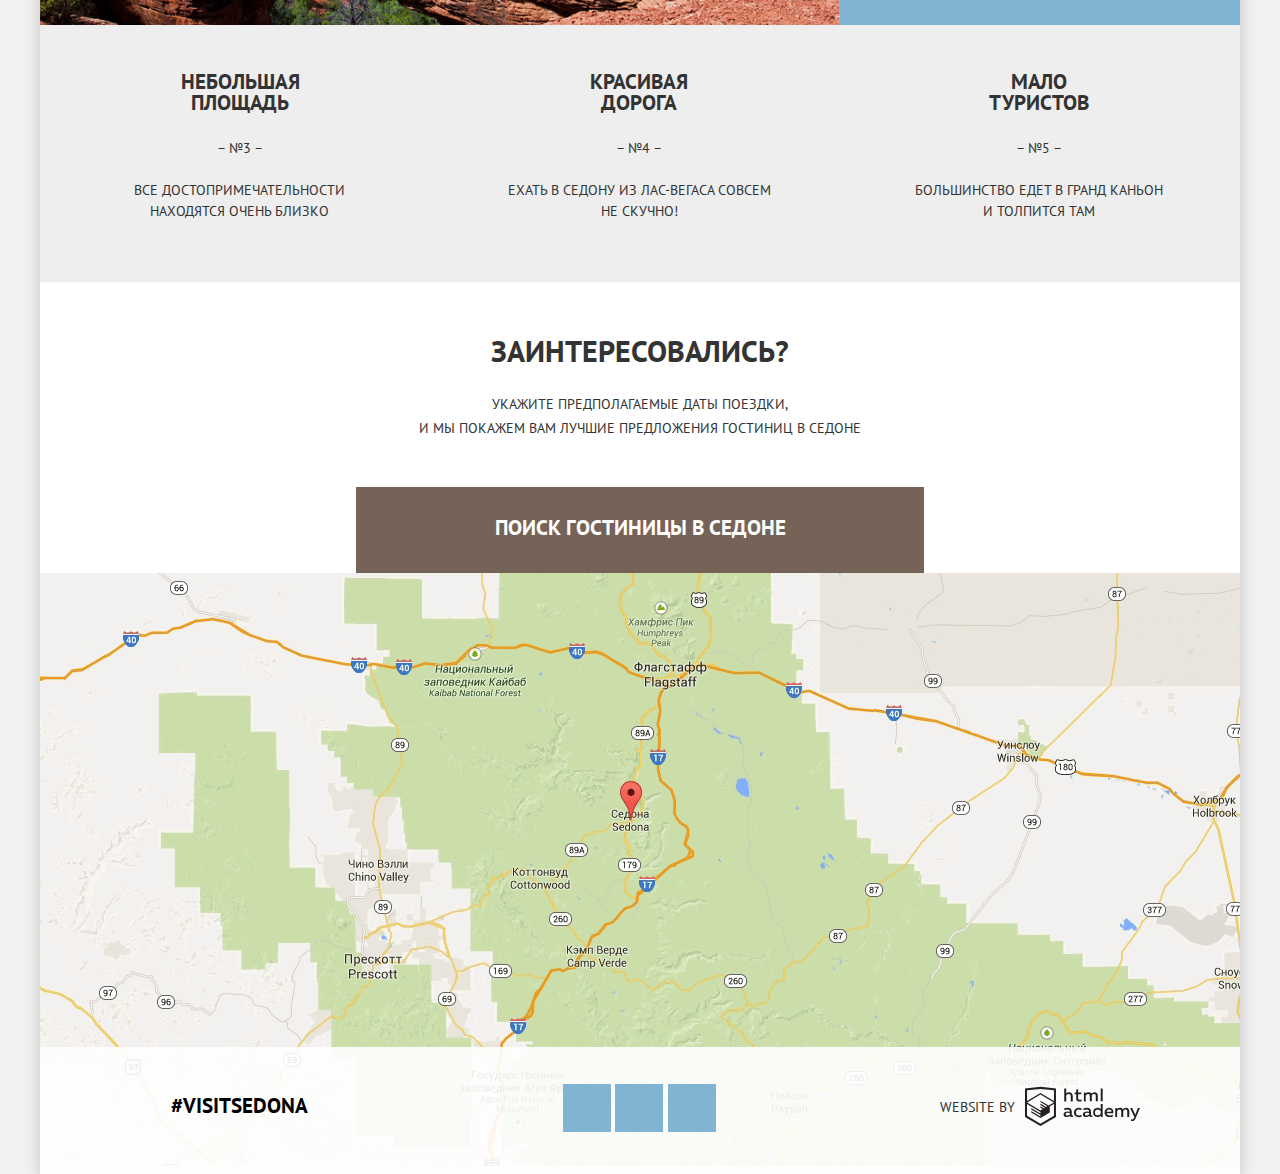
==== commit e6456f73: "add markup for map and styles for map(iframe) and form(animation) in index.html" ====
--- a/index.html
+++ b/index.html
@@ -8,7 +8,7 @@
     <link href="css/style.css" rel="stylesheet" >
   </head>
   <body>
-    <div class="container">
+    <div class="container page-index">
       <header class="main-header">
         <div class="main-header-logo">
           <a href="#"><img src="img/Svg/logo-sedona.svg" width="140" height="71" alt="City Of Sedona Logo"></a>
@@ -114,7 +114,7 @@
           <form class="search-hotel-form modal-form-hide" action="https://echo.htmlacademy.ru" method="post">
             <p class="search-form-arrival">
               <label> Дата заезда:
-                <input class="search-text-input" type="text" name="arrival-date" placeholder="24 апреля 2017">
+                <input class="search-text-input" type="text" name="arrival-date" placeholder="24 апреля 2017" required>
               </label>
               <button class="calendar-icon" type="button" aria-label="Открыть календарь">
                 <svg fill="#a9a9a9" width="21" height="22" viewBox="0 0 21 22"><path d="M19.251 2.025h-2.845V.648c0-.381-.294-.689-.656-.689-.363 0-.656.308-.656.689v1.377h-3.938V.648c0-.381-.294-.689-.655-.689-.363 0-.657.308-.657.689v1.377H5.906V.648c0-.381-.294-.689-.656-.689-.363 0-.657.308-.657.689v1.377H1.75C.784 2.025 0 2.847 0 3.862v16.302C0 21.179.784 22 1.75 22h17.501c.966 0 1.749-.821 1.749-1.836V3.862c0-1.015-.783-1.837-1.749-1.837zm.437 18.139a.448.448 0 0 1-.437.459H1.75a.45.45 0 0 1-.438-.459V3.862a.45.45 0 0 1 .438-.459h2.844v1.378c0 .381.294.689.657.689.362 0 .656-.308.656-.689V3.403h3.938v1.378c0 .381.294.689.657.689.361 0 .655-.308.655-.689V3.403h3.938v1.378c0 .381.293.689.656.689.362 0 .656-.308.656-.689V3.403h2.845c.241 0 .437.206.437.459v16.302z"/><path d="M4.594 8.225h2.625v2.066H4.594zM4.594 11.668h2.625v2.067H4.594zM4.594 15.112h2.625v2.066H4.594zM9.188 15.112h2.625v2.066H9.188zM9.188 11.668h2.625v2.067H9.188zM9.188 8.225h2.625v2.066H9.188zM13.781 15.112h2.625v2.066h-2.625zM13.781 11.668h2.625v2.067h-2.625zM13.781 8.225h2.625v2.066h-2.625z"/></svg>
@@ -122,7 +122,7 @@
             </p>
             <p class="search-form-departure">
               <label> Дата выезда:
-                <input class="search-text-input" type="text" name="departure-date" placeholder="4 июля 2017">
+                <input class="search-text-input" type="text" name="departure-date" placeholder="4 июля 2017" required>
               </label>
               <button class="calendar-icon" type="button" aria-label="Открыть календарь">
                 <svg fill="#a9a9a9" width="21" height="22" viewBox="0 0 21 22"><path d="M19.251 2.025h-2.845V.648c0-.381-.294-.689-.656-.689-.363 0-.656.308-.656.689v1.377h-3.938V.648c0-.381-.294-.689-.655-.689-.363 0-.657.308-.657.689v1.377H5.906V.648c0-.381-.294-.689-.656-.689-.363 0-.657.308-.657.689v1.377H1.75C.784 2.025 0 2.847 0 3.862v16.302C0 21.179.784 22 1.75 22h17.501c.966 0 1.749-.821 1.749-1.836V3.862c0-1.015-.783-1.837-1.749-1.837zm.437 18.139a.448.448 0 0 1-.437.459H1.75a.45.45 0 0 1-.438-.459V3.862a.45.45 0 0 1 .438-.459h2.844v1.378c0 .381.294.689.657.689.362 0 .656-.308.656-.689V3.403h3.938v1.378c0 .381.294.689.657.689.361 0 .655-.308.655-.689V3.403h3.938v1.378c0 .381.293.689.656.689.362 0 .656-.308.656-.689V3.403h2.845c.241 0 .437.206.437.459v16.302z"/><path d="M4.594 8.225h2.625v2.066H4.594zM4.594 11.668h2.625v2.067H4.594zM4.594 15.112h2.625v2.066H4.594zM9.188 15.112h2.625v2.066H9.188zM9.188 11.668h2.625v2.067H9.188zM9.188 8.225h2.625v2.066H9.188zM13.781 15.112h2.625v2.066h-2.625zM13.781 11.668h2.625v2.067h-2.625zM13.781 8.225h2.625v2.066h-2.625z"/></svg>
@@ -133,14 +133,14 @@
                 <!-- change label from inner input to for pattern, because by specification is forbidden to put <button> inside label -->
                 <label for="number-adults"> Взрослые:</label>
                 <button class="button-minus minus-adult" type="button" aria-label="Уменьшить количество взрослых">&minus;</button>
-                <input class="search-number-input" id="number-adults" type="number" name="adults-count" value="2" min="1" max="9">
+                <input class="search-number-input" id="number-adults" type="number" name="adults-count" value="2" min="1" max="9" required>
                 <button class="button-plus plus-adult" type="button" aria-label="Увеличить количество взрослых">&plus;</button>
               </p>
               <p class="search-form-children">
                 <!-- change label from inner input to for pattern, because by specification is forbidden to put <button> inside label -->
                 <label for="number-children"> Дети:</label>
                 <button class="button-minus minus-children" type="button" aria-label="Уменьшить количество детей">&minus;</button>
-                <input class="search-number-input" id="number-children" type="number" name="children-count"  value="0" min="0" max="9">
+                <input class="search-number-input" id="number-children" type="number" name="children-count"  value="0" min="0" max="9" required>
                 <button class="button-plus plus-children" type="button" aria-label="Увеличить количество детей">&plus;</button>
               </p>
             </div>
@@ -150,7 +150,8 @@
 
         <section class="section-map">
           <h2 class="visually-hidden">Карта Седоны и окрестностей</h2>
-          <img src="img/map.png" width="1200" height="593" alt="Карта">
+          <iframe src="https://www.google.com/maps/embed?pb=!1m14!1m8!1m3!1d495112.80859201634!2d-111.99532221192881!3d34.76472380952625!3m2!1i1024!2i768!4f13.1!3m3!1m2!1s0x872da132f942b00d%3A0x5548c523fa6c8efd!2sSedona%2C+AZ+86336%2C+USA!5e0!3m2!1sen!2slt!4v1536413275524" width="1200" height="593" frameborder="0" style="border:0" allowfullscreen></iframe>
+          <img src="img/map.png" width="1200" height="593" alt="Карта Седоны, Аризона, США">
         </section>
 
       </main>
--- a/css/style.css
+++ b/css/style.css
@@ -235,6 +235,7 @@
 }
 
 .features h3 {
+  margin: 21px 30px;
   font-size: 21px;
   line-height: 21px;
   font-weight: 700;
@@ -245,6 +246,7 @@
 .features-ordered-list {
   display: flex;
   flex-direction: row;
+  flex-wrap: wrap;
   margin: 0;
  }
 
@@ -326,7 +328,6 @@
 
 
 .features-ordered {
-  /* height: 256px; */
   background-color: #eeeeee;
 }
 
@@ -383,7 +384,7 @@
 
 .modal-form-show {
 	display: block;
-	animation: slideDown 1s ease;
+	animation: bounce 1s ease;
 }
 .modal-form-hide {
 	display: none;
@@ -463,6 +464,7 @@
 
 .search-form-numbers {
   display: flex;
+  flex-wrap: wrap;
 }
 
 .search-form-numbers input[type="number"] {
@@ -538,27 +540,40 @@
 
 .button-search {
   width: 458px;
-  height: 58px;
+  min-height: 58px;
   margin-top: 39px;
 }
 
 
 .section-map {
  position: relative;
- height: 473px;
+ min-height: 473px;
  overflow: visible;
+}
+
+.section-map iframe {
+  position: absolute;
+  display: block;
+  width: 100%;
+  height: 593px;
+
+	background-color: #c8ecb8;
+	background-image: url(../img/map.png);
+	background-repeat: no-repeat;
+	border: 0;
 }
 
 .main-footer {
   position: relative;
   display: flex;
+  flex-wrap: wrap;
   z-index: 1;
   padding: 25px 0;
   background-color: rgba(254, 254, 254, 0.9);
 }
 
-.main-footer {
-  display: flex;
+.page-index .main-footer {
+  margin-top: -125px;
 }
 
 /* TODO: later use flexbox */
@@ -693,11 +708,13 @@
 
 .filters-form {
   display: flex;
+  flex-wrap: wrap;
   justify-content: space-between;
   padding: 27px 6% 17px;
 }
 
 .filters-form fieldset {
+  max-width: 25%;
   padding: 0;
   border: none;
 }
@@ -916,6 +933,7 @@
 
 .sorting-result,
 .hotel-name {
+  max-width: 300px;
   font-size: 21px;
   line-height: 26px;
   font-weight: 700;
@@ -925,12 +943,12 @@
 .sorting,
 .hotel-item {
   display: flex;
+  flex-wrap: wrap;
   padding: 0 6%;
   border-bottom: 1px solid #e5e5e5;
 }
 
 .sorting {
-  /* height: 86px; */
   padding: 9px 6%;
   align-items: center;
 }
@@ -942,6 +960,8 @@
 
 .sorting-options {
   display: flex;
+  flex-wrap: wrap;
+  max-width: 40%;
   margin-top: 5px;
   font-size: 12px;
   line-height: 18px;
@@ -953,6 +973,7 @@
 
 .sortings-list {
   display: flex;
+  flex-wrap: wrap;
   justify-content: space-between;
   width: 238px;
 }
@@ -983,6 +1004,7 @@
 }
 
 .sorting-arrows {
+  max-width: 40px;
   margin-top: 4px;
   margin-left: auto;
 }
@@ -1013,7 +1035,7 @@
 .hotel-item-info {
   display: flex;
   flex-wrap: wrap;
-  width: 258px;
+  max-width: 258px;
 }
 
 .hotel-name {
@@ -1099,3 +1121,12 @@
 .hotel-name a:active {
   color: #b2b2b2;
 }
+
+
+@keyframes bounce {
+	0% 		{ -webkit-transform: translate(-50%,-150px); transform: translate(-50%, -150px); }
+	50% 		{ -webkit-transform: translate(-50%,25px); transform: translate(-50%, 25px); }
+	75% 		{ -webkit-transform: translate(-50%,-50px); transform: translate(-50%, -50px); }
+	90% 		{ -webkit-transform: translate(-50%,5px); transform: translate(-50%, 5px); }
+	100% 		{ -webkit-transform: translate(-50%,0); transform: translate(-50%, 0); }
+}
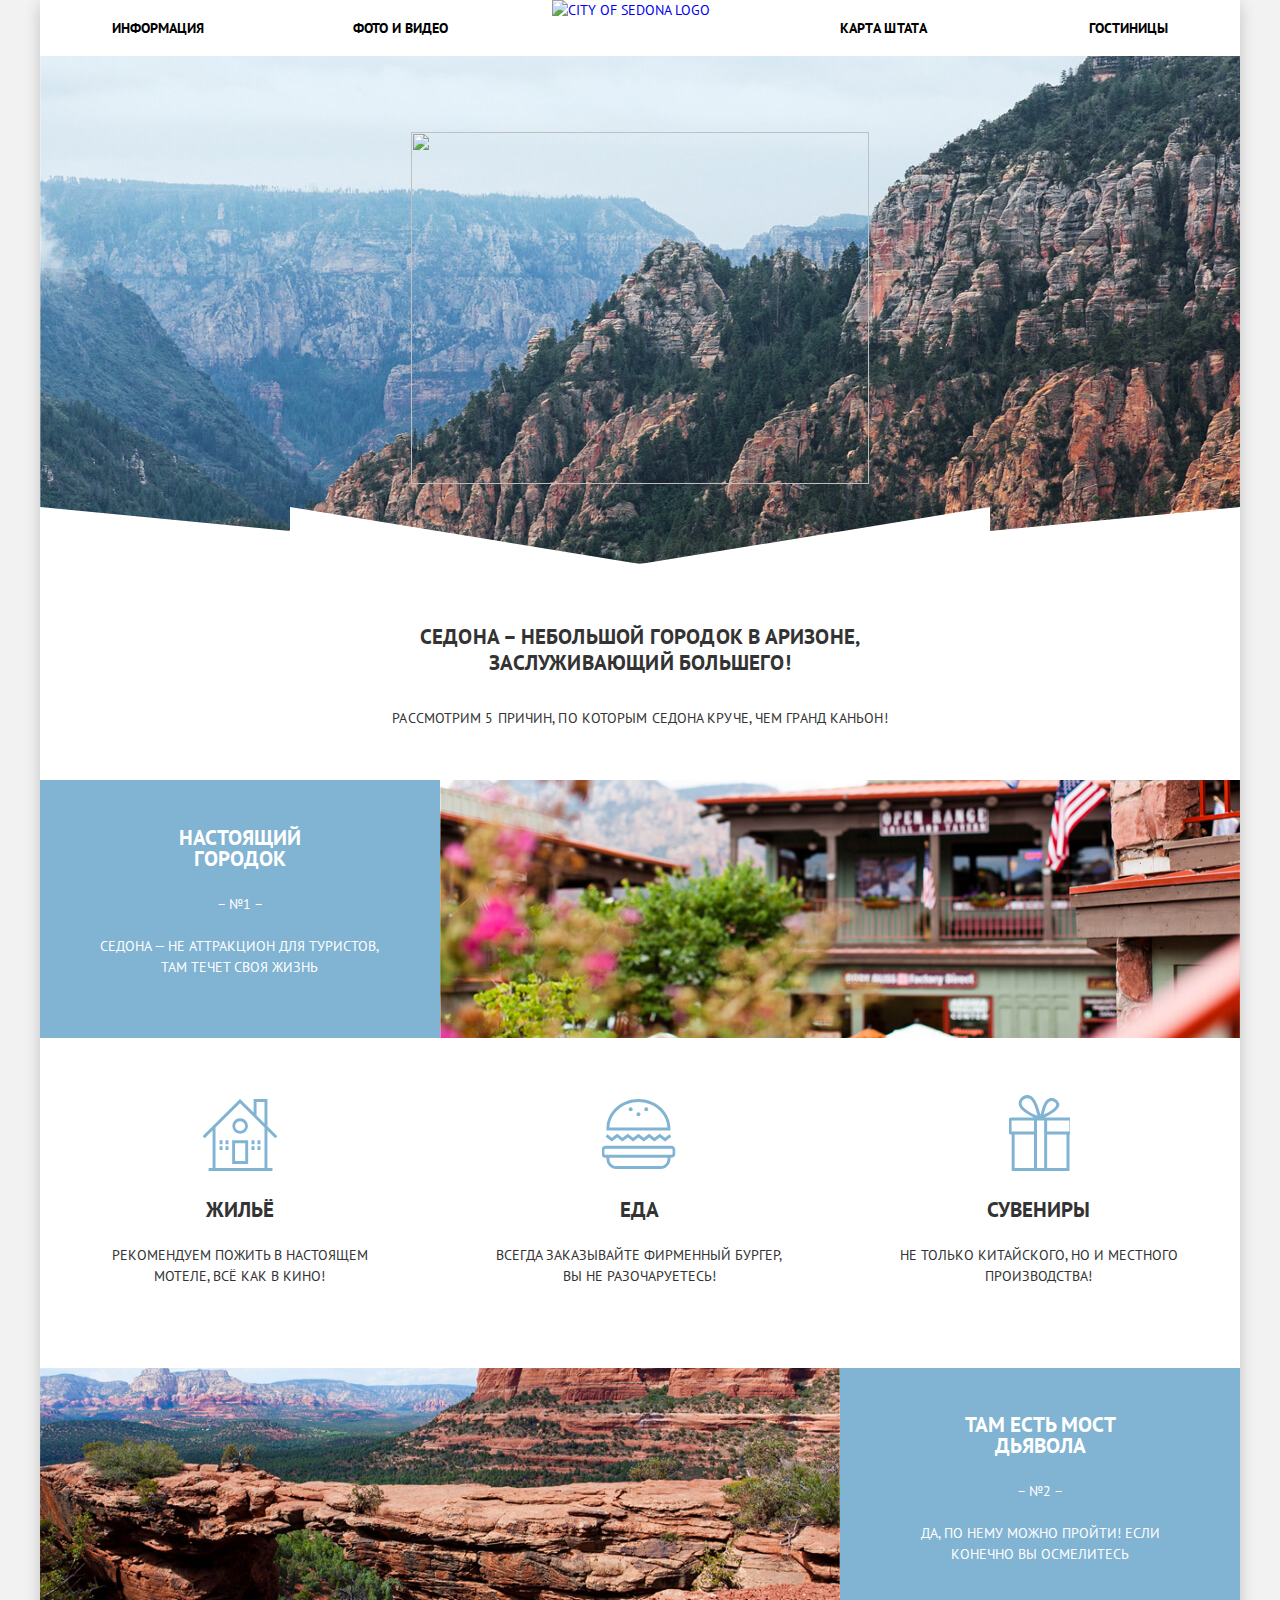
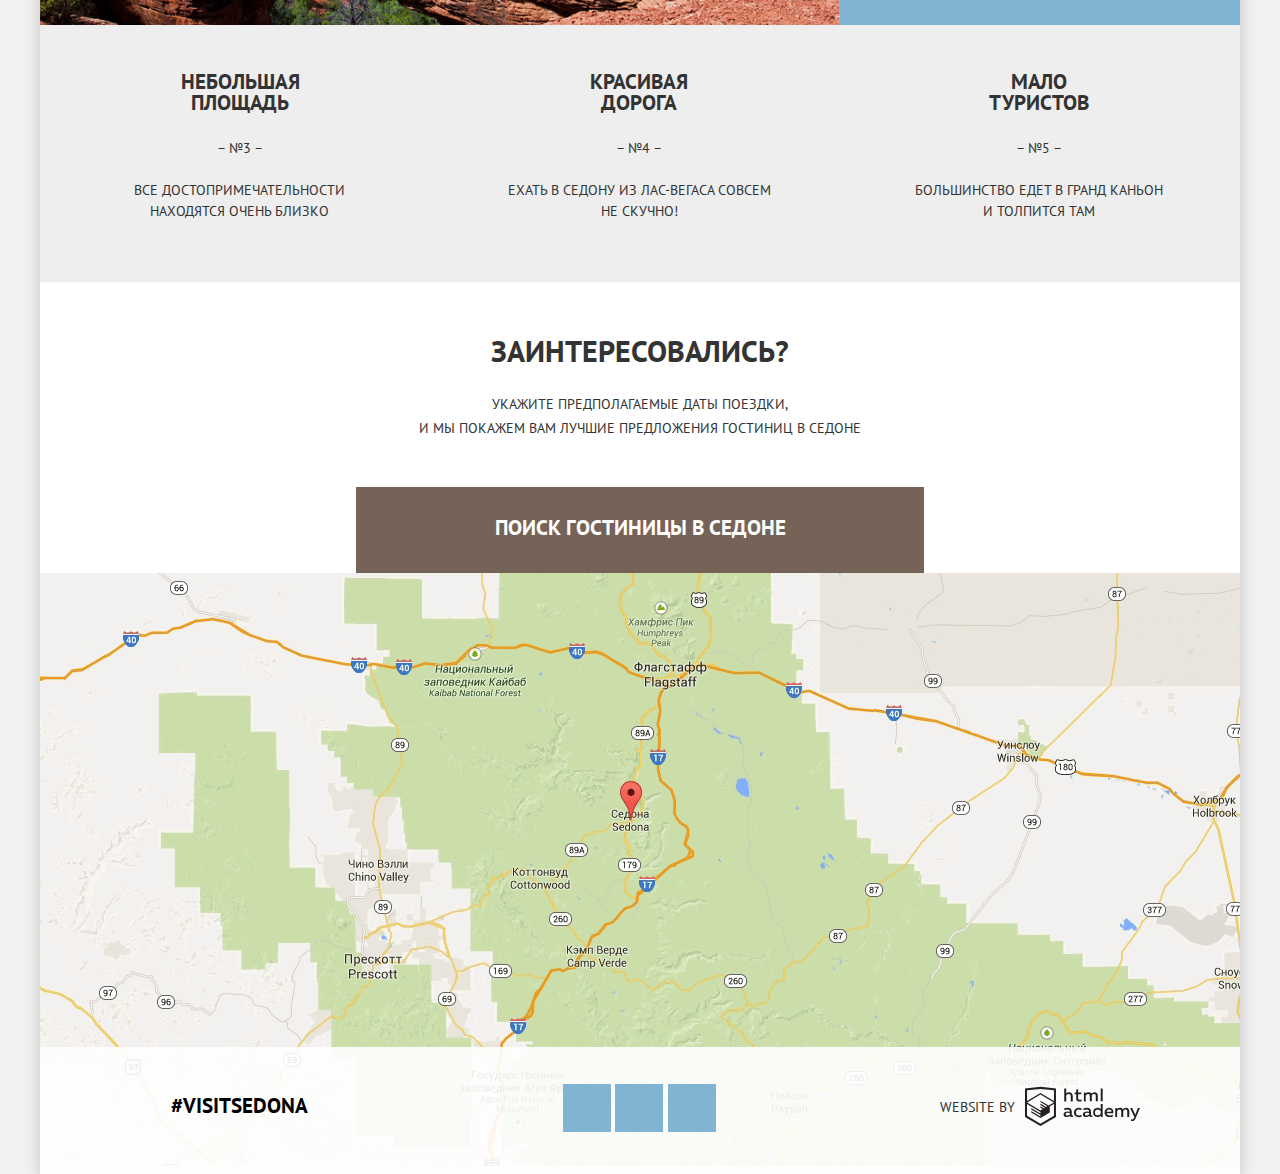
==== commit a1699b48: "change name folder to lowercase (Svg to svg)" ====
--- a/index.html
+++ b/index.html
@@ -4,14 +4,14 @@
     <meta charset="utf-8">
     <title>HTML Academy: Седона</title>
     <link href="https://fonts.googleapis.com/css?family=PT+Sans:400,700&amp;subset=latin,cyrillic" rel="stylesheet">
-    <link href="css/normalize.css" rel="stylesheet">
-    <link href="css/style.css" rel="stylesheet" >
+    <link href="css/normalize.min.css" rel="stylesheet">
+    <link href="css/style.min.css" rel="stylesheet" >
   </head>
   <body>
     <div class="container page-index">
       <header class="main-header">
         <div class="main-header-logo">
-          <a href="#"><img src="img/Svg/logo-sedona.svg" width="140" height="71" alt="City Of Sedona Logo"></a>
+          <a href="#"><img src="img/svg/logo-sedona.svg" width="140" height="71" alt="City Of Sedona Logo"></a>
         </div>
 
         <nav class="main-navigation">
@@ -28,7 +28,7 @@
         <section class="hero-image-section">
           <h1 class="visually-hidden">Добро пожаловать в Седону</h1>
           <img class="hero-image" src="img/main.jpg" width="1200" height="508" alt="Пейзаж Седоны">
-          <img class="hero-image-text" src="img/Svg/welcome.svg" width="458" height="352" alt="">
+          <img class="hero-image-text" src="img/svg/welcome.svg" width="458" height="352" alt="">
 
         </section>
 
@@ -150,7 +150,7 @@
 
         <section class="section-map">
           <h2 class="visually-hidden">Карта Седоны и окрестностей</h2>
-          <iframe src="https://www.google.com/maps/embed?pb=!1m14!1m8!1m3!1d495112.80859201634!2d-111.99532221192881!3d34.76472380952625!3m2!1i1024!2i768!4f13.1!3m3!1m2!1s0x872da132f942b00d%3A0x5548c523fa6c8efd!2sSedona%2C+AZ+86336%2C+USA!5e0!3m2!1sen!2slt!4v1536413275524" width="1200" height="593" frameborder="0" style="border:0" allowfullscreen></iframe>
+          <iframe src="https://www.google.com/maps/embed?pb=!1m14!1m8!1m3!1d495112.80859201634!2d-111.99532221192881!3d34.76472380952625!3m2!1i1024!2i768!4f13.1!3m3!1m2!1s0x872da132f942b00d%3A0x5548c523fa6c8efd!2sSedona%2C+AZ+86336%2C+USA!5e0!3m2!1sen!2slt!4v1536413275524" width="1200" height="593" style="border:0" allowfullscreen></iframe>
           <img src="img/map.png" width="1200" height="593" alt="Карта Седоны, Аризона, США">
         </section>
 
@@ -179,6 +179,6 @@
       </footer>
     </div>
 
-    <script src="js/script.js"></script>
+    <script src="js/script.min.js"></script>
   </body>
 </html>
--- a/css/style.min.css
+++ b/css/style.min.css
@@ -0,0 +1 @@
+html{-webkit-box-sizing:border-box;box-sizing:border-box}*,:before,:after{-webkit-box-sizing:inherit;box-sizing:inherit}body{margin:0;padding:0;font-family:"PT Sans",Arial,sans-serif;font-size:14px;line-height:21px;font-weight:400;text-transform:uppercase;color:#333;background-color:#f2f2f2}a{text-decoration:none}img{max-width:100%}.button{font:inherit;text-align:center;color:#fff;vertical-align:middle;text-transform:uppercase;border:none}.button-search,.social-button,.button-more{background-color:#81b3d2}.button-search:hover,.button-search:focus,.social-button:hover,.social-button:focus,.button-more:hover,.button-more:focus{background-color:#669ec0}.button-search:active,.social-button:active,.button-more:active{color:rgba(255,255,255,0.3);background-color:#5496bd}.button-show-form,.button-book{background-color:#766357}.button-show-form:hover,.button-show-form:focus,.button-book:hover,.button-book:focus{background-color:#604e43}.button-show-form:active,.button-book:active{color:rgba(255,255,255,0.3);background-color:#503e33}.visually-hidden:not(:focus):not(:active),input[type="checkbox"].visually-hidden,input[type="radio"].visually-hidden{position:absolute;width:1px;height:1px;margin:-1px;border:0;padding:0;white-space:nowrap;-webkit-clip-path:inset(100%);clip-path:inset(100%);clip:rect(0 0 0 0);overflow:hidden}.container{max-width:1200px;min-width:768px;margin:0 auto;background-color:#fff;-webkit-box-shadow:0 5px 15px 0 rgba(0,1,1,0.2);box-shadow:0 5px 15px 0 rgba(0,1,1,0.2)}.main-navigation{line-height:26px;font-weight:700}.main-header{position:relative}.main-header-logo{position:absolute;right:calc(50% - 70px);z-index:1}.site-navigation-list{display:-webkit-box;display:-ms-flexbox;display:flex;-webkit-box-pack:justify;-ms-flex-pack:justify;justify-content:space-between;-webkit-box-align:center;-ms-flex-align:center;align-items:center;-ms-flex-wrap:wrap;flex-wrap:wrap;min-height:56px;margin:0;padding:0 6%;list-style:none}.site-navigation-item{width:22%}.site-navigation-item:nth-child(-n+2){text-align:left}.site-navigation-item:nth-child(n+3){text-align:right}.site-navigation-item:nth-child(2){margin-right:9.5%}.site-navigation-item a[href="map.html"]{letter-spacing:.3px}.site-navigation-item a{color:#000}.site-navigation-item a:hover:not(.current-page),.site-navigation-item a:focus:not(.current-page){color:#81b3d2}.site-navigation-item a:active{color:#b2b2b2}.site-navigation-item .current-page{color:#766357}.hero-image-section{position:relative;height:508px;overflow:hidden}.hero-image-section::after{content:'';position:absolute;top:0;right:0;bottom:0;left:0;background:url(../img/Svg/polygon.svg);background-repeat:no-repeat;background-position:bottom center}_:-ms-fullscreen,:root .hero-image-section::after{background-position:0 226px}.hero-image{position:absolute;left:50%;-webkit-transform:translate(-50%);transform:translate(-50%);height:508px}.hero-image-text{position:absolute;top:15%;right:calc(50% - 229px)}.lead-lines{padding:60px 6% 35px;line-height:26px;text-align:center}.lead-main{width:500px;margin:0 auto;font-size:21px;font-weight:700;letter-spacing:.2px}.lead-secondary{margin-top:29px;letter-spacing:.1px}.features-general-list,.features-ordered-list{padding:0;list-style:none;text-align:center}.features h3{margin:21px 30px;font-size:21px;line-height:21px;font-weight:700}.feature-with-image,.features-general-list,.features-ordered-list{display:-webkit-box;display:-ms-flexbox;display:flex;-webkit-box-orient:horizontal;-webkit-box-direction:normal;-ms-flex-direction:row;flex-direction:row;-ms-flex-wrap:wrap;flex-wrap:wrap;margin:0}.feature-with-image{color:#fff;background-color:#81b3d2}.feature-text,.feature-general-item,.feature-ordered-item{width:33.3%}.feature-text{text-align:center;padding:46.5px 4% 46px}.feature-text h3{width:151px;margin:0 auto}.feature-number{margin:25px 0 21px}.feature-image{width:66.7%;position:relative;overflow:hidden}.feature-image img{position:absolute;top:50%;left:50%;-webkit-transform:translate(-50%,-50%);transform:translate(-50%,-50%)}.feature-general-item::before{content:'';position:absolute;top:61px;left:50%;width:75px;height:72px;-webkit-transform:translate(-50%);transform:translate(-50%);background-repeat:no-repeat}.feature-general-item:nth-child(1)::before{background-image:url(../img/Svg/icon-1.svg)}.feature-general-item:nth-child(2)::before{background-image:url(../img/Svg/icon-3.svg)}.feature-general-item:nth-child(3)::before{top:57px;width:61px;height:77px;background-image:url(../img/Svg/icon-2.svg)}.feature-general-item{position:relative;padding:140px 0 81px}.feature-general-item p{max-width:290px;margin:25px auto 0}.features-ordered{background-color:#eee}.features-ordered-list{background-color:#eee}.feature-ordered-item{padding:46px 0 60px}.feature-ordered-item h3{width:118px;margin:0 auto}.feature-ordered-item p:not(.feature-number){max-width:270px;margin:0 auto}.search-hotel{position:relative;padding-top:26px;text-align:center}.search-hotel h2{margin-bottom:23.5px;font-size:30px;line-height:36px;font-weight:700}.search-hotel-promo{margin-bottom:47px;line-height:24px}.button-show-form{display:block;width:568px;margin:0 auto;padding:28px 0 32px}.button-show-form,.button-search{font-size:21px;line-height:26px;font-weight:700}.modal-form-show{display:block;-webkit-animation:bounce 1s ease;animation:bounce 1s ease}.modal-form-hide{display:none}.search-hotel-form{position:absolute;left:50%;-webkit-transform:translate(-50%);transform:translate(-50%);z-index:1;width:568px;padding:55px 54px;background-color:#fff}.search-hotel-form input,.search-hotel-form label{line-height:26px;font-weight:700}.search-hotel-form input{font:inherit;background-color:#f2f2f2;border:none}.search-hotel-form input:hover{background-color:#ebebeb}.search-hotel-form input:focus{outline:2px solid #ebebeb;background-color:#fff}.search-hotel-form p{margin-top:0}.search-form-arrival,.search-form-departure{margin-bottom:30px}.search-text-input{width:345px;height:38px;margin-left:16px;padding-left:13px;text-transform:uppercase}.search-form-arrival,.search-form-departure{position:relative}.calendar-icon{position:absolute;top:7px;right:4px;border:none;background-color:transparent}.calendar-icon:hover svg,.calendar-icon:focus svg{fill:#000}.calendar-icon:active svg{fill:#81b3d2}.search-form-numbers{display:-webkit-box;display:-ms-flexbox;display:flex;-ms-flex-wrap:wrap;flex-wrap:wrap}.search-form-numbers input[type="number"]{width:40px;height:38px;padding-left:14px;text-align:center}input[type="number"]{-moz-appearance:textfield}input[type="number"]:focus{-moz-appearance:spinner}.search-form-adults,.search-form-children{position:relative;width:50%}.search-form-adults .button-minus,.search-form-adults .button-plus,.search-form-children .button-minus,.search-form-children .button-plus{position:absolute;top:0;width:38px;height:38px;font-size:30px;color:#a9a9a9;border:none;background-color:#f2f2f2;cursor:pointer}.search-form-adults label{margin-right:75px}.search-form-children label{margin-right:62px;padding-left:13px}.search-form-adults .button-minus{right:79px}.search-form-adults .button-plus{right:3px}.search-form-adults{text-align:left}.search-form-children .button-minus{right:76px}.search-form-children .button-plus{right:0}.search-form-numbers .button-minus:hover,.search-form-numbers .button-minus:focus,.search-form-numbers .button-plus:hover,.search-form-numbers .button-plus:focus{color:#000}.search-form-numbers .button-minus:active,.search-form-numbers .button-plus:active{color:#81b3d2}.button-search{width:458px;min-height:58px;margin-top:39px}.section-map{position:relative;min-height:473px;overflow:visible}.section-map iframe{position:absolute;display:block;width:100%;height:593px;background-color:#c8ecb8;background-image:url(../img/map.png);background-repeat:no-repeat;border:0}.main-footer{position:relative;display:-webkit-box;display:-ms-flexbox;display:flex;-ms-flex-wrap:wrap;flex-wrap:wrap;z-index:1;padding:25px 0;background-color:rgba(254,254,254,0.9)}.page-index .main-footer{margin-top:-125px}.footer-hashtag,.footer-social,.footer-copyright{width:33.3%;text-align:center}.footer-hashtag{font-size:21px;line-height:26px;font-weight:700}.footer-hashtag a{color:#000}.footer-hashtag a:hover,.footer-hashtag a:focus{color:#81b3d2}.footer-hashtag a:active{color:#b2b2b2}.footer-social ul{display:-webkit-box;display:-ms-flexbox;display:flex;-webkit-box-pack:center;-ms-flex-pack:center;justify-content:center;-webkit-box-align:center;-ms-flex-align:center;align-items:center;-ms-flex-wrap:wrap;flex-wrap:wrap;height:71px;margin:0;padding:0;list-style:none}.social-button{position:relative;display:inline-block;width:48px;height:48px;margin:0 2.2px;background-color:#81b3d2;vertical-align:top}.social-button::before{content:'';position:absolute;background-repeat:no-repeat}.social-button-twit::before{top:17px;left:16px;width:17px;height:15px;background-image:url(../img/svg/twitter.svg)}.social-button-fb::before{top:14px;left:17px;width:17px;height:22px;background-image:url(../img/svg/fb-icon.svg)}.social-button-youtube::before{top:17px;left:14px;width:20px;height:17px;background-image:url(../img/svg/youtube.svg)}.social-button:hover,.social-button:focus{background-color:#669ec0}.social-button:active{background-color:#5496bd}.social-button:active::before{opacity:.3}.footer-copyright{line-height:26px}.footer-copyright span,.footer-copyright a{display:inline-block;vertical-align:middle}.footer-copyright span{margin-left:2px;padding-bottom:8px}.copyright-link{margin-left:6px}.copyright-link:hover svg,.copyright-link:focus svg{fill:#81b3d2}.copyright-link:active svg{fill:#bdbbbc}.hotel-filters{min-height:217px;color:#fff;background-color:#5e89b0;background-image:url(../img/hotels-blur-back.jpg);background-position:0 -54px}.filters-form{display:-webkit-box;display:-ms-flexbox;display:flex;-ms-flex-wrap:wrap;flex-wrap:wrap;-webkit-box-pack:justify;-ms-flex-pack:justify;justify-content:space-between;padding:27px 6% 17px}.filters-form fieldset{max-width:25%;padding:0;border:none}.filter-legend{font-size:16px;font-weight:700}.filters-form ul{list-style:none}.filter-infrastructure legend{letter-spacing:.3px}.filter-infrastructure label,.filter-hotel-type label{position:relative}.filter-checkbox + label::before{content:'';position:absolute;left:-39.6px;top:-2px;width:25px;height:23px;background-image:url(../img/svg/checkbox-off.svg);background-repeat:no-repeat}.filter-checkbox:checked + label::before{background-image:url(../img/svg/checkbox-on.svg)}.filter-checkbox:checked:disabled + label::before{background-image:url(../img/svg/checkbox-on-disabled.svg)}.filter-checkbox:disabled + label::before{background-image:url(../img/svg/checkbox-off-disabled.svg)}.filter-checkbox:focus + label::before{outline:3px solid #81b3d2}.hotel-type-list label{padding-left:2px}.infrastructure-list li,.hotel-type-list li{margin-top:25px}.filter-checkbox:hover + label,.filter-checkbox:focus + label{color:#fff}.filter-checkbox:disabled + label{color:#6a6a6a}.filter-infrastructure{margin-left:0}.filter-hotel-type{margin-left:10.7%}.filter-price-controls{width:315px;margin-top:10px}.filter-price{margin-left:auto}.filter-range-title{margin-bottom:9px;font-weight:600;font-size:16px;line-height:21px}.price-controls{position:relative;height:36px;margin-bottom:20px;font-size:0;border:2px solid #fff;border-radius:2px}.price-controls::after{content:"";position:absolute;top:50%;left:50%;width:2px;height:22px;background:#fff;-webkit-transform:translate(-50%,-50%);transform:translate(-50%,-50%)}.price-controls label{display:inline-block;font-size:14px;line-height:32px;vertical-align:top;cursor:pointer}.price-controls .min-price,.price-controls .max-price{width:146px;padding-left:64px}.price-controls input{width:50px;margin:0;color:inherit;font:inherit;background:none;border:none}.range-controls{position:relative;margin-bottom:14px}.range-controls .scale{height:2px;background:rgba(255,255,255,0.3)}.range-controls .bar{width:80%;height:2px;background:#fff}.range-toggle{position:absolute;top:-9px;width:4px;height:4px;background:#ababab;border:8px solid #fff;border-radius:50%;-webkit-box-shadow:0 2px 1px 0 rgba(0,1,1,0.2);box-shadow:0 2px 1px 0 rgba(0,1,1,0.2);cursor:pointer;-webkit-box-sizing:content-box;box-sizing:content-box}.range-toggle:hover,.range-toggle:focus{top:-10px;border:9px solid #fff}.range-toggle-min{left:0}.range-toggle-max{left:80%}.button-filter{width:137px;margin-top:18px;margin-left:84px;padding:6px;background-color:transparent;border:2px solid #fff;border-radius:2px;cursor:pointer}.button-filter:hover,.button-filter:focus{color:#000;background:#fff}.sorting-result,.hotel-name{max-width:300px;font-size:21px;line-height:26px;font-weight:700}.sorting,.hotel-item{display:-webkit-box;display:-ms-flexbox;display:flex;-ms-flex-wrap:wrap;flex-wrap:wrap;padding:0 6%;border-bottom:1px solid #e5e5e5}.sorting{padding:9px 6%;-webkit-box-align:center;-ms-flex-align:center;align-items:center}.sorting-result{margin-right:48px}.sorting-options{display:-webkit-box;display:-ms-flexbox;display:flex;-ms-flex-wrap:wrap;flex-wrap:wrap;max-width:40%;margin-top:5px;font-size:12px;line-height:18px}.sorting-label{margin:0 40px 0 0}.sortings-list{display:-webkit-box;display:-ms-flexbox;display:flex;-ms-flex-wrap:wrap;flex-wrap:wrap;-webkit-box-pack:justify;-ms-flex-pack:justify;justify-content:space-between;width:238px}.sortings-list,.hotels-list{margin:0;padding:0;list-style:none}.sortings-item a{color:#b2b2b2}.sortings-item-active a,.sortings-item a:hover,.sortings-item a:focus{color:#81b3d2}.sortings-item a:active{color:#000}.sortings-item:not(.sortings-item-active) a:not(:active){border-bottom:1px dotted #81b3d2}.sorting-arrows{max-width:40px;margin-top:4px;margin-left:auto}.sorting-up{padding-right:8px}.sort-arrow-item:hover path,.sort-arrow-item:focus path{fill:#231F20}.sort-arrow-item.active path,.sort-arrow-item:active path{fill:#81b3d2}.hotel-item{padding:30px 6% 24.5px}.hotel-image{margin-right:30px}.hotel-item-info{display:-webkit-box;display:-ms-flexbox;display:flex;-ms-flex-wrap:wrap;flex-wrap:wrap;max-width:258px}.hotel-name{width:100%;margin:-5.5px 0 -3px;letter-spacing:.15px}.hotel-name a{color:#000}.hotel-info{width:45%}.hotel-reserve{width:55%}.hotel-type,.hotel-price{margin:7px 0 14px}.button-more,.button-book{display:inline-block;padding:3px 0;vertical-align:top}.button-more{width:110px}.button-book{width:142px}.hotel-item-rating{width:112px;margin-left:auto}.rating-stars{height:18px;margin:0;margin-top:-1px;margin-right:-2px;background-image:url(../img/svg/star.svg);background-repeat:repeat no-repeat;background-position:right center;background-size:24px 20px}.stars-4{margin-left:20px}.stars-3{margin-left:40px}.stars-2{margin-left:65px}.rating-user-mark{margin:46px 0 0;padding:3px 0 3px 3px;text-align:center;color:#666;background-color:#f2f2f2}.hotel-name a:hover,.hotel-name a:focus{color:#81b3d2}.hotel-name a:active{color:#b2b2b2}@-webkit-keyframes bounce{0%{-webkit-transform:translate(-50%,-150px);transform:translate(-50%,-150px)}50%{-webkit-transform:translate(-50%,25px);transform:translate(-50%,25px)}75%{-webkit-transform:translate(-50%,-50px);transform:translate(-50%,-50px)}90%{-webkit-transform:translate(-50%,5px);transform:translate(-50%,5px)}100%{-webkit-transform:translate(-50%,0);transform:translate(-50%,0)}}@keyframes bounce{0%{-webkit-transform:translate(-50%,-150px);transform:translate(-50%,-150px)}50%{-webkit-transform:translate(-50%,25px);transform:translate(-50%,25px)}75%{-webkit-transform:translate(-50%,-50px);transform:translate(-50%,-50px)}90%{-webkit-transform:translate(-50%,5px);transform:translate(-50%,5px)}100%{-webkit-transform:translate(-50%,0);transform:translate(-50%,0)}}
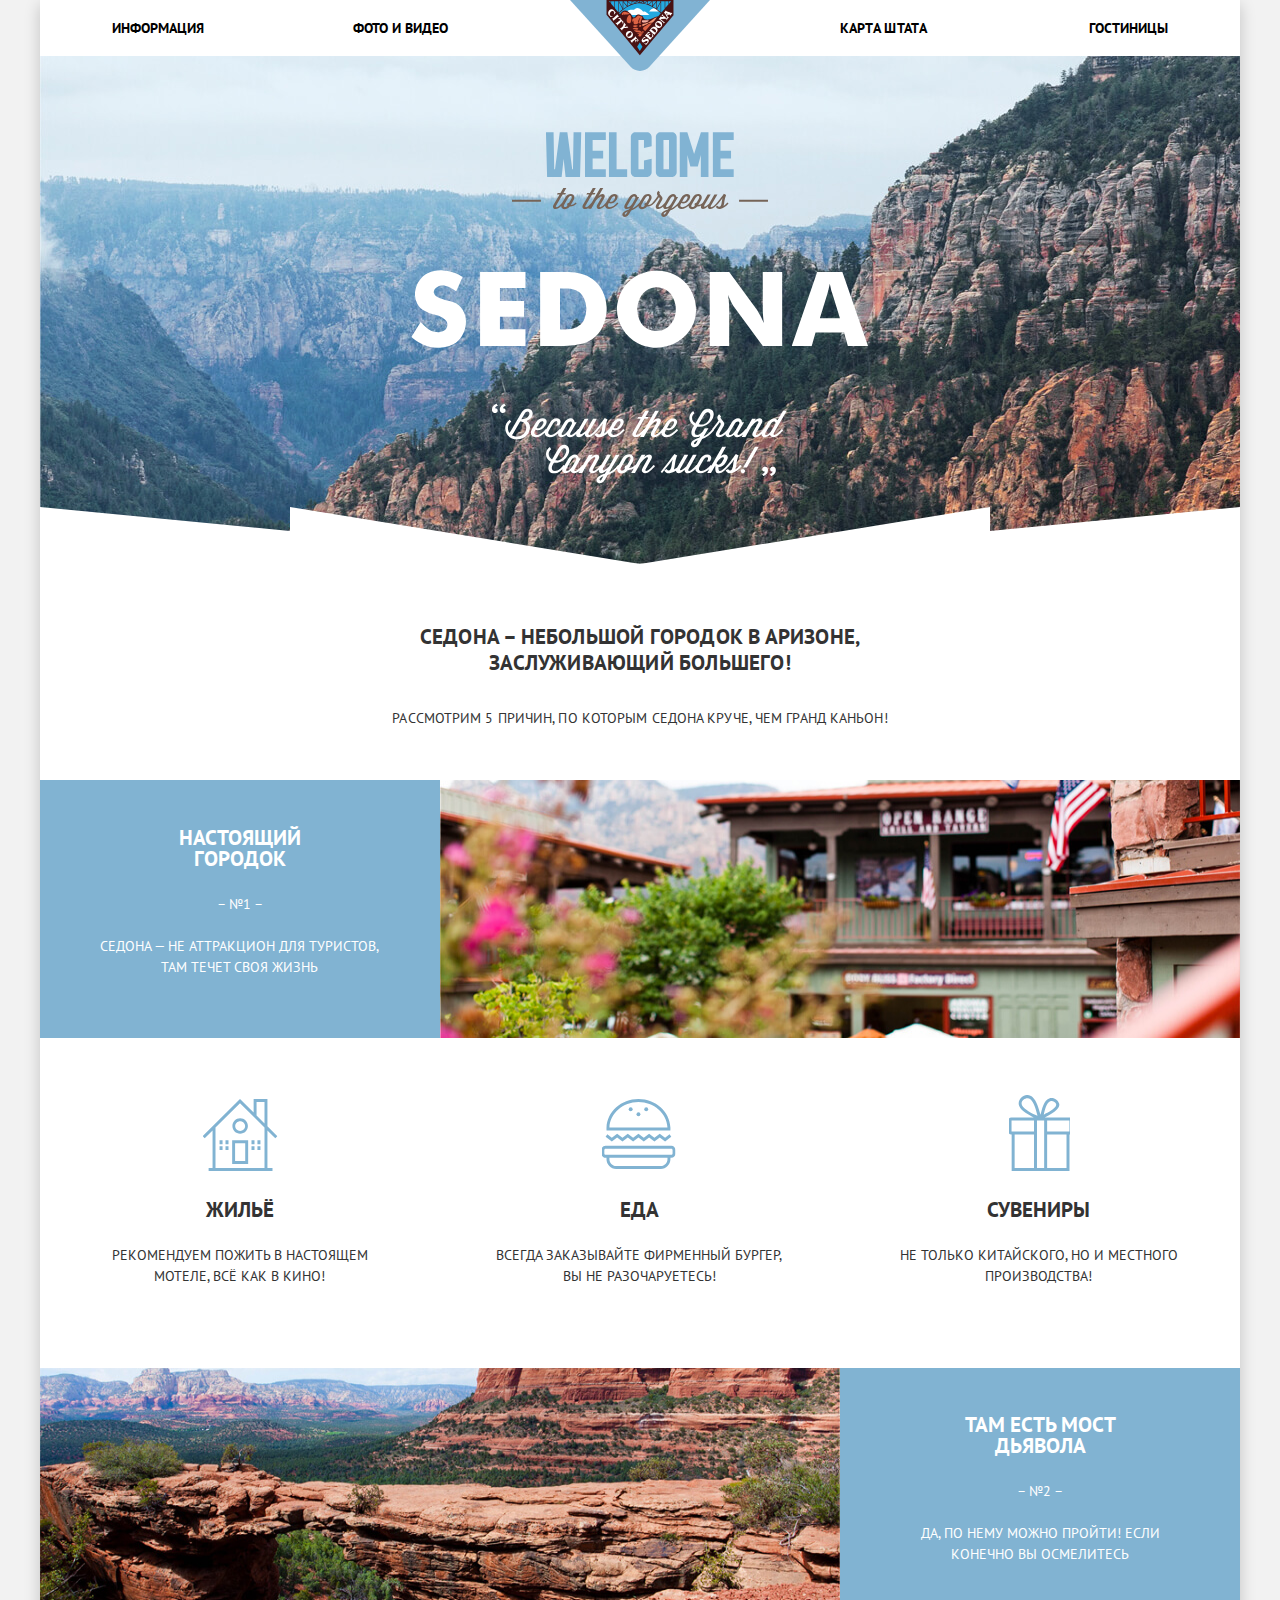
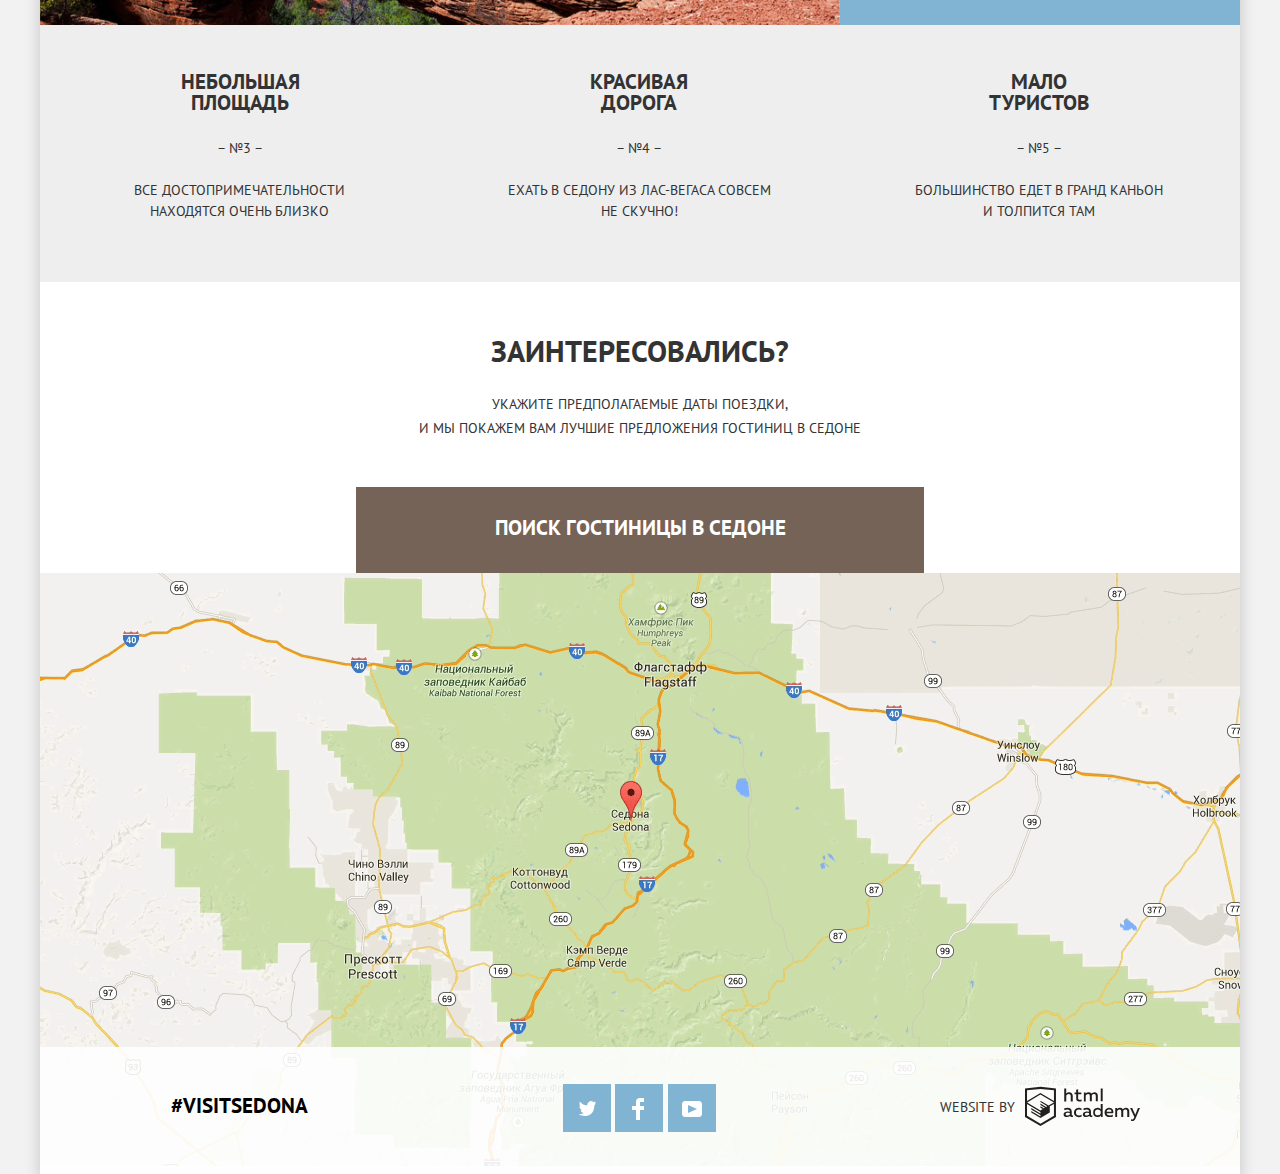
==== commit ed487881: "Change name of svg folder to (svg-icons) and update paths (previous commit didn't work)" ====
--- a/index.html
+++ b/index.html
@@ -11,7 +11,7 @@
     <div class="container page-index">
       <header class="main-header">
         <div class="main-header-logo">
-          <a href="#"><img src="img/svg/logo-sedona.svg" width="140" height="71" alt="City Of Sedona Logo"></a>
+          <a href="#"><img src="img/svg-icons/logo-sedona.svg" width="140" height="71" alt="City Of Sedona Logo"></a>
         </div>
 
         <nav class="main-navigation">
@@ -28,7 +28,7 @@
         <section class="hero-image-section">
           <h1 class="visually-hidden">Добро пожаловать в Седону</h1>
           <img class="hero-image" src="img/main.jpg" width="1200" height="508" alt="Пейзаж Седоны">
-          <img class="hero-image-text" src="img/svg/welcome.svg" width="458" height="352" alt="">
+          <img class="hero-image-text" src="img/svg-icons/welcome.svg" width="458" height="352" alt="">
 
         </section>
 
--- a/css/style.min.css
+++ b/css/style.min.css
@@ -1 +1 @@
-html{-webkit-box-sizing:border-box;box-sizing:border-box}*,:before,:after{-webkit-box-sizing:inherit;box-sizing:inherit}body{margin:0;padding:0;font-family:"PT Sans",Arial,sans-serif;font-size:14px;line-height:21px;font-weight:400;text-transform:uppercase;color:#333;background-color:#f2f2f2}a{text-decoration:none}img{max-width:100%}.button{font:inherit;text-align:center;color:#fff;vertical-align:middle;text-transform:uppercase;border:none}.button-search,.social-button,.button-more{background-color:#81b3d2}.button-search:hover,.button-search:focus,.social-button:hover,.social-button:focus,.button-more:hover,.button-more:focus{background-color:#669ec0}.button-search:active,.social-button:active,.button-more:active{color:rgba(255,255,255,0.3);background-color:#5496bd}.button-show-form,.button-book{background-color:#766357}.button-show-form:hover,.button-show-form:focus,.button-book:hover,.button-book:focus{background-color:#604e43}.button-show-form:active,.button-book:active{color:rgba(255,255,255,0.3);background-color:#503e33}.visually-hidden:not(:focus):not(:active),input[type="checkbox"].visually-hidden,input[type="radio"].visually-hidden{position:absolute;width:1px;height:1px;margin:-1px;border:0;padding:0;white-space:nowrap;-webkit-clip-path:inset(100%);clip-path:inset(100%);clip:rect(0 0 0 0);overflow:hidden}.container{max-width:1200px;min-width:768px;margin:0 auto;background-color:#fff;-webkit-box-shadow:0 5px 15px 0 rgba(0,1,1,0.2);box-shadow:0 5px 15px 0 rgba(0,1,1,0.2)}.main-navigation{line-height:26px;font-weight:700}.main-header{position:relative}.main-header-logo{position:absolute;right:calc(50% - 70px);z-index:1}.site-navigation-list{display:-webkit-box;display:-ms-flexbox;display:flex;-webkit-box-pack:justify;-ms-flex-pack:justify;justify-content:space-between;-webkit-box-align:center;-ms-flex-align:center;align-items:center;-ms-flex-wrap:wrap;flex-wrap:wrap;min-height:56px;margin:0;padding:0 6%;list-style:none}.site-navigation-item{width:22%}.site-navigation-item:nth-child(-n+2){text-align:left}.site-navigation-item:nth-child(n+3){text-align:right}.site-navigation-item:nth-child(2){margin-right:9.5%}.site-navigation-item a[href="map.html"]{letter-spacing:.3px}.site-navigation-item a{color:#000}.site-navigation-item a:hover:not(.current-page),.site-navigation-item a:focus:not(.current-page){color:#81b3d2}.site-navigation-item a:active{color:#b2b2b2}.site-navigation-item .current-page{color:#766357}.hero-image-section{position:relative;height:508px;overflow:hidden}.hero-image-section::after{content:'';position:absolute;top:0;right:0;bottom:0;left:0;background:url(../img/Svg/polygon.svg);background-repeat:no-repeat;background-position:bottom center}_:-ms-fullscreen,:root .hero-image-section::after{background-position:0 226px}.hero-image{position:absolute;left:50%;-webkit-transform:translate(-50%);transform:translate(-50%);height:508px}.hero-image-text{position:absolute;top:15%;right:calc(50% - 229px)}.lead-lines{padding:60px 6% 35px;line-height:26px;text-align:center}.lead-main{width:500px;margin:0 auto;font-size:21px;font-weight:700;letter-spacing:.2px}.lead-secondary{margin-top:29px;letter-spacing:.1px}.features-general-list,.features-ordered-list{padding:0;list-style:none;text-align:center}.features h3{margin:21px 30px;font-size:21px;line-height:21px;font-weight:700}.feature-with-image,.features-general-list,.features-ordered-list{display:-webkit-box;display:-ms-flexbox;display:flex;-webkit-box-orient:horizontal;-webkit-box-direction:normal;-ms-flex-direction:row;flex-direction:row;-ms-flex-wrap:wrap;flex-wrap:wrap;margin:0}.feature-with-image{color:#fff;background-color:#81b3d2}.feature-text,.feature-general-item,.feature-ordered-item{width:33.3%}.feature-text{text-align:center;padding:46.5px 4% 46px}.feature-text h3{width:151px;margin:0 auto}.feature-number{margin:25px 0 21px}.feature-image{width:66.7%;position:relative;overflow:hidden}.feature-image img{position:absolute;top:50%;left:50%;-webkit-transform:translate(-50%,-50%);transform:translate(-50%,-50%)}.feature-general-item::before{content:'';position:absolute;top:61px;left:50%;width:75px;height:72px;-webkit-transform:translate(-50%);transform:translate(-50%);background-repeat:no-repeat}.feature-general-item:nth-child(1)::before{background-image:url(../img/Svg/icon-1.svg)}.feature-general-item:nth-child(2)::before{background-image:url(../img/Svg/icon-3.svg)}.feature-general-item:nth-child(3)::before{top:57px;width:61px;height:77px;background-image:url(../img/Svg/icon-2.svg)}.feature-general-item{position:relative;padding:140px 0 81px}.feature-general-item p{max-width:290px;margin:25px auto 0}.features-ordered{background-color:#eee}.features-ordered-list{background-color:#eee}.feature-ordered-item{padding:46px 0 60px}.feature-ordered-item h3{width:118px;margin:0 auto}.feature-ordered-item p:not(.feature-number){max-width:270px;margin:0 auto}.search-hotel{position:relative;padding-top:26px;text-align:center}.search-hotel h2{margin-bottom:23.5px;font-size:30px;line-height:36px;font-weight:700}.search-hotel-promo{margin-bottom:47px;line-height:24px}.button-show-form{display:block;width:568px;margin:0 auto;padding:28px 0 32px}.button-show-form,.button-search{font-size:21px;line-height:26px;font-weight:700}.modal-form-show{display:block;-webkit-animation:bounce 1s ease;animation:bounce 1s ease}.modal-form-hide{display:none}.search-hotel-form{position:absolute;left:50%;-webkit-transform:translate(-50%);transform:translate(-50%);z-index:1;width:568px;padding:55px 54px;background-color:#fff}.search-hotel-form input,.search-hotel-form label{line-height:26px;font-weight:700}.search-hotel-form input{font:inherit;background-color:#f2f2f2;border:none}.search-hotel-form input:hover{background-color:#ebebeb}.search-hotel-form input:focus{outline:2px solid #ebebeb;background-color:#fff}.search-hotel-form p{margin-top:0}.search-form-arrival,.search-form-departure{margin-bottom:30px}.search-text-input{width:345px;height:38px;margin-left:16px;padding-left:13px;text-transform:uppercase}.search-form-arrival,.search-form-departure{position:relative}.calendar-icon{position:absolute;top:7px;right:4px;border:none;background-color:transparent}.calendar-icon:hover svg,.calendar-icon:focus svg{fill:#000}.calendar-icon:active svg{fill:#81b3d2}.search-form-numbers{display:-webkit-box;display:-ms-flexbox;display:flex;-ms-flex-wrap:wrap;flex-wrap:wrap}.search-form-numbers input[type="number"]{width:40px;height:38px;padding-left:14px;text-align:center}input[type="number"]{-moz-appearance:textfield}input[type="number"]:focus{-moz-appearance:spinner}.search-form-adults,.search-form-children{position:relative;width:50%}.search-form-adults .button-minus,.search-form-adults .button-plus,.search-form-children .button-minus,.search-form-children .button-plus{position:absolute;top:0;width:38px;height:38px;font-size:30px;color:#a9a9a9;border:none;background-color:#f2f2f2;cursor:pointer}.search-form-adults label{margin-right:75px}.search-form-children label{margin-right:62px;padding-left:13px}.search-form-adults .button-minus{right:79px}.search-form-adults .button-plus{right:3px}.search-form-adults{text-align:left}.search-form-children .button-minus{right:76px}.search-form-children .button-plus{right:0}.search-form-numbers .button-minus:hover,.search-form-numbers .button-minus:focus,.search-form-numbers .button-plus:hover,.search-form-numbers .button-plus:focus{color:#000}.search-form-numbers .button-minus:active,.search-form-numbers .button-plus:active{color:#81b3d2}.button-search{width:458px;min-height:58px;margin-top:39px}.section-map{position:relative;min-height:473px;overflow:visible}.section-map iframe{position:absolute;display:block;width:100%;height:593px;background-color:#c8ecb8;background-image:url(../img/map.png);background-repeat:no-repeat;border:0}.main-footer{position:relative;display:-webkit-box;display:-ms-flexbox;display:flex;-ms-flex-wrap:wrap;flex-wrap:wrap;z-index:1;padding:25px 0;background-color:rgba(254,254,254,0.9)}.page-index .main-footer{margin-top:-125px}.footer-hashtag,.footer-social,.footer-copyright{width:33.3%;text-align:center}.footer-hashtag{font-size:21px;line-height:26px;font-weight:700}.footer-hashtag a{color:#000}.footer-hashtag a:hover,.footer-hashtag a:focus{color:#81b3d2}.footer-hashtag a:active{color:#b2b2b2}.footer-social ul{display:-webkit-box;display:-ms-flexbox;display:flex;-webkit-box-pack:center;-ms-flex-pack:center;justify-content:center;-webkit-box-align:center;-ms-flex-align:center;align-items:center;-ms-flex-wrap:wrap;flex-wrap:wrap;height:71px;margin:0;padding:0;list-style:none}.social-button{position:relative;display:inline-block;width:48px;height:48px;margin:0 2.2px;background-color:#81b3d2;vertical-align:top}.social-button::before{content:'';position:absolute;background-repeat:no-repeat}.social-button-twit::before{top:17px;left:16px;width:17px;height:15px;background-image:url(../img/svg/twitter.svg)}.social-button-fb::before{top:14px;left:17px;width:17px;height:22px;background-image:url(../img/svg/fb-icon.svg)}.social-button-youtube::before{top:17px;left:14px;width:20px;height:17px;background-image:url(../img/svg/youtube.svg)}.social-button:hover,.social-button:focus{background-color:#669ec0}.social-button:active{background-color:#5496bd}.social-button:active::before{opacity:.3}.footer-copyright{line-height:26px}.footer-copyright span,.footer-copyright a{display:inline-block;vertical-align:middle}.footer-copyright span{margin-left:2px;padding-bottom:8px}.copyright-link{margin-left:6px}.copyright-link:hover svg,.copyright-link:focus svg{fill:#81b3d2}.copyright-link:active svg{fill:#bdbbbc}.hotel-filters{min-height:217px;color:#fff;background-color:#5e89b0;background-image:url(../img/hotels-blur-back.jpg);background-position:0 -54px}.filters-form{display:-webkit-box;display:-ms-flexbox;display:flex;-ms-flex-wrap:wrap;flex-wrap:wrap;-webkit-box-pack:justify;-ms-flex-pack:justify;justify-content:space-between;padding:27px 6% 17px}.filters-form fieldset{max-width:25%;padding:0;border:none}.filter-legend{font-size:16px;font-weight:700}.filters-form ul{list-style:none}.filter-infrastructure legend{letter-spacing:.3px}.filter-infrastructure label,.filter-hotel-type label{position:relative}.filter-checkbox + label::before{content:'';position:absolute;left:-39.6px;top:-2px;width:25px;height:23px;background-image:url(../img/svg/checkbox-off.svg);background-repeat:no-repeat}.filter-checkbox:checked + label::before{background-image:url(../img/svg/checkbox-on.svg)}.filter-checkbox:checked:disabled + label::before{background-image:url(../img/svg/checkbox-on-disabled.svg)}.filter-checkbox:disabled + label::before{background-image:url(../img/svg/checkbox-off-disabled.svg)}.filter-checkbox:focus + label::before{outline:3px solid #81b3d2}.hotel-type-list label{padding-left:2px}.infrastructure-list li,.hotel-type-list li{margin-top:25px}.filter-checkbox:hover + label,.filter-checkbox:focus + label{color:#fff}.filter-checkbox:disabled + label{color:#6a6a6a}.filter-infrastructure{margin-left:0}.filter-hotel-type{margin-left:10.7%}.filter-price-controls{width:315px;margin-top:10px}.filter-price{margin-left:auto}.filter-range-title{margin-bottom:9px;font-weight:600;font-size:16px;line-height:21px}.price-controls{position:relative;height:36px;margin-bottom:20px;font-size:0;border:2px solid #fff;border-radius:2px}.price-controls::after{content:"";position:absolute;top:50%;left:50%;width:2px;height:22px;background:#fff;-webkit-transform:translate(-50%,-50%);transform:translate(-50%,-50%)}.price-controls label{display:inline-block;font-size:14px;line-height:32px;vertical-align:top;cursor:pointer}.price-controls .min-price,.price-controls .max-price{width:146px;padding-left:64px}.price-controls input{width:50px;margin:0;color:inherit;font:inherit;background:none;border:none}.range-controls{position:relative;margin-bottom:14px}.range-controls .scale{height:2px;background:rgba(255,255,255,0.3)}.range-controls .bar{width:80%;height:2px;background:#fff}.range-toggle{position:absolute;top:-9px;width:4px;height:4px;background:#ababab;border:8px solid #fff;border-radius:50%;-webkit-box-shadow:0 2px 1px 0 rgba(0,1,1,0.2);box-shadow:0 2px 1px 0 rgba(0,1,1,0.2);cursor:pointer;-webkit-box-sizing:content-box;box-sizing:content-box}.range-toggle:hover,.range-toggle:focus{top:-10px;border:9px solid #fff}.range-toggle-min{left:0}.range-toggle-max{left:80%}.button-filter{width:137px;margin-top:18px;margin-left:84px;padding:6px;background-color:transparent;border:2px solid #fff;border-radius:2px;cursor:pointer}.button-filter:hover,.button-filter:focus{color:#000;background:#fff}.sorting-result,.hotel-name{max-width:300px;font-size:21px;line-height:26px;font-weight:700}.sorting,.hotel-item{display:-webkit-box;display:-ms-flexbox;display:flex;-ms-flex-wrap:wrap;flex-wrap:wrap;padding:0 6%;border-bottom:1px solid #e5e5e5}.sorting{padding:9px 6%;-webkit-box-align:center;-ms-flex-align:center;align-items:center}.sorting-result{margin-right:48px}.sorting-options{display:-webkit-box;display:-ms-flexbox;display:flex;-ms-flex-wrap:wrap;flex-wrap:wrap;max-width:40%;margin-top:5px;font-size:12px;line-height:18px}.sorting-label{margin:0 40px 0 0}.sortings-list{display:-webkit-box;display:-ms-flexbox;display:flex;-ms-flex-wrap:wrap;flex-wrap:wrap;-webkit-box-pack:justify;-ms-flex-pack:justify;justify-content:space-between;width:238px}.sortings-list,.hotels-list{margin:0;padding:0;list-style:none}.sortings-item a{color:#b2b2b2}.sortings-item-active a,.sortings-item a:hover,.sortings-item a:focus{color:#81b3d2}.sortings-item a:active{color:#000}.sortings-item:not(.sortings-item-active) a:not(:active){border-bottom:1px dotted #81b3d2}.sorting-arrows{max-width:40px;margin-top:4px;margin-left:auto}.sorting-up{padding-right:8px}.sort-arrow-item:hover path,.sort-arrow-item:focus path{fill:#231F20}.sort-arrow-item.active path,.sort-arrow-item:active path{fill:#81b3d2}.hotel-item{padding:30px 6% 24.5px}.hotel-image{margin-right:30px}.hotel-item-info{display:-webkit-box;display:-ms-flexbox;display:flex;-ms-flex-wrap:wrap;flex-wrap:wrap;max-width:258px}.hotel-name{width:100%;margin:-5.5px 0 -3px;letter-spacing:.15px}.hotel-name a{color:#000}.hotel-info{width:45%}.hotel-reserve{width:55%}.hotel-type,.hotel-price{margin:7px 0 14px}.button-more,.button-book{display:inline-block;padding:3px 0;vertical-align:top}.button-more{width:110px}.button-book{width:142px}.hotel-item-rating{width:112px;margin-left:auto}.rating-stars{height:18px;margin:0;margin-top:-1px;margin-right:-2px;background-image:url(../img/svg/star.svg);background-repeat:repeat no-repeat;background-position:right center;background-size:24px 20px}.stars-4{margin-left:20px}.stars-3{margin-left:40px}.stars-2{margin-left:65px}.rating-user-mark{margin:46px 0 0;padding:3px 0 3px 3px;text-align:center;color:#666;background-color:#f2f2f2}.hotel-name a:hover,.hotel-name a:focus{color:#81b3d2}.hotel-name a:active{color:#b2b2b2}@-webkit-keyframes bounce{0%{-webkit-transform:translate(-50%,-150px);transform:translate(-50%,-150px)}50%{-webkit-transform:translate(-50%,25px);transform:translate(-50%,25px)}75%{-webkit-transform:translate(-50%,-50px);transform:translate(-50%,-50px)}90%{-webkit-transform:translate(-50%,5px);transform:translate(-50%,5px)}100%{-webkit-transform:translate(-50%,0);transform:translate(-50%,0)}}@keyframes bounce{0%{-webkit-transform:translate(-50%,-150px);transform:translate(-50%,-150px)}50%{-webkit-transform:translate(-50%,25px);transform:translate(-50%,25px)}75%{-webkit-transform:translate(-50%,-50px);transform:translate(-50%,-50px)}90%{-webkit-transform:translate(-50%,5px);transform:translate(-50%,5px)}100%{-webkit-transform:translate(-50%,0);transform:translate(-50%,0)}}
+html{-webkit-box-sizing:border-box;box-sizing:border-box}*,:before,:after{-webkit-box-sizing:inherit;box-sizing:inherit}body{margin:0;padding:0;font-family:"PT Sans",Arial,sans-serif;font-size:14px;line-height:21px;font-weight:400;text-transform:uppercase;color:#333;background-color:#f2f2f2}a{text-decoration:none}img{max-width:100%}.button{font:inherit;text-align:center;color:#fff;vertical-align:middle;text-transform:uppercase;border:none}.button-search,.social-button,.button-more{background-color:#81b3d2}.button-search:hover,.button-search:focus,.social-button:hover,.social-button:focus,.button-more:hover,.button-more:focus{background-color:#669ec0}.button-search:active,.social-button:active,.button-more:active{color:rgba(255,255,255,0.3);background-color:#5496bd}.button-show-form,.button-book{background-color:#766357}.button-show-form:hover,.button-show-form:focus,.button-book:hover,.button-book:focus{background-color:#604e43}.button-show-form:active,.button-book:active{color:rgba(255,255,255,0.3);background-color:#503e33}.visually-hidden:not(:focus):not(:active),input[type="checkbox"].visually-hidden,input[type="radio"].visually-hidden{position:absolute;width:1px;height:1px;margin:-1px;border:0;padding:0;white-space:nowrap;-webkit-clip-path:inset(100%);clip-path:inset(100%);clip:rect(0 0 0 0);overflow:hidden}.container{max-width:1200px;min-width:768px;margin:0 auto;background-color:#fff;-webkit-box-shadow:0 5px 15px 0 rgba(0,1,1,0.2);box-shadow:0 5px 15px 0 rgba(0,1,1,0.2)}.main-navigation{line-height:26px;font-weight:700}.main-header{position:relative}.main-header-logo{position:absolute;right:calc(50% - 70px);z-index:1}.site-navigation-list{display:-webkit-box;display:-ms-flexbox;display:flex;-webkit-box-pack:justify;-ms-flex-pack:justify;justify-content:space-between;-webkit-box-align:center;-ms-flex-align:center;align-items:center;-ms-flex-wrap:wrap;flex-wrap:wrap;min-height:56px;margin:0;padding:0 6%;list-style:none}.site-navigation-item{width:22%}.site-navigation-item:nth-child(-n+2){text-align:left}.site-navigation-item:nth-child(n+3){text-align:right}.site-navigation-item:nth-child(2){margin-right:9.5%}.site-navigation-item a[href="map.html"]{letter-spacing:.3px}.site-navigation-item a{color:#000}.site-navigation-item a:hover:not(.current-page),.site-navigation-item a:focus:not(.current-page){color:#81b3d2}.site-navigation-item a:active{color:#b2b2b2}.site-navigation-item .current-page{color:#766357}.hero-image-section{position:relative;height:508px;overflow:hidden}.hero-image-section::after{content:'';position:absolute;top:0;right:0;bottom:0;left:0;background:url(../img/svg-icons/polygon.svg);background-repeat:no-repeat;background-position:bottom center}_:-ms-fullscreen,:root .hero-image-section::after{background-position:0 226px}.hero-image{position:absolute;left:50%;-webkit-transform:translate(-50%);transform:translate(-50%);height:508px}.hero-image-text{position:absolute;top:15%;right:calc(50% - 229px)}.lead-lines{padding:60px 6% 35px;line-height:26px;text-align:center}.lead-main{width:500px;margin:0 auto;font-size:21px;font-weight:700;letter-spacing:.2px}.lead-secondary{margin-top:29px;letter-spacing:.1px}.features-general-list,.features-ordered-list{padding:0;list-style:none;text-align:center}.features h3{margin:21px 30px;font-size:21px;line-height:21px;font-weight:700}.feature-with-image,.features-general-list,.features-ordered-list{display:-webkit-box;display:-ms-flexbox;display:flex;-webkit-box-orient:horizontal;-webkit-box-direction:normal;-ms-flex-direction:row;flex-direction:row;-ms-flex-wrap:wrap;flex-wrap:wrap;margin:0}.feature-with-image{color:#fff;background-color:#81b3d2}.feature-text,.feature-general-item,.feature-ordered-item{width:33.3%}.feature-text{text-align:center;padding:46.5px 4% 46px}.feature-text h3{width:151px;margin:0 auto}.feature-number{margin:25px 0 21px}.feature-image{width:66.7%;position:relative;overflow:hidden}.feature-image img{position:absolute;top:50%;left:50%;-webkit-transform:translate(-50%,-50%);transform:translate(-50%,-50%)}.feature-general-item::before{content:'';position:absolute;top:61px;left:50%;width:75px;height:72px;-webkit-transform:translate(-50%);transform:translate(-50%);background-repeat:no-repeat}.feature-general-item:nth-child(1)::before{background-image:url(../img/svg-icons/icon-1.svg)}.feature-general-item:nth-child(2)::before{background-image:url(../img/svg-icons/icon-3.svg)}.feature-general-item:nth-child(3)::before{top:57px;width:61px;height:77px;background-image:url(../img/svg-icons/icon-2.svg)}.feature-general-item{position:relative;padding:140px 0 81px}.feature-general-item p{max-width:290px;margin:25px auto 0}.features-ordered{background-color:#eee}.features-ordered-list{background-color:#eee}.feature-ordered-item{padding:46px 0 60px}.feature-ordered-item h3{width:118px;margin:0 auto}.feature-ordered-item p:not(.feature-number){max-width:270px;margin:0 auto}.search-hotel{position:relative;padding-top:26px;text-align:center}.search-hotel h2{margin-bottom:23.5px;font-size:30px;line-height:36px;font-weight:700}.search-hotel-promo{margin-bottom:47px;line-height:24px}.button-show-form{display:block;width:568px;margin:0 auto;padding:28px 0 32px}.button-show-form,.button-search{font-size:21px;line-height:26px;font-weight:700}.modal-form-show{display:block;-webkit-animation:bounce 1s ease;animation:bounce 1s ease}.modal-form-hide{display:none}.search-hotel-form{position:absolute;left:50%;-webkit-transform:translate(-50%);transform:translate(-50%);z-index:1;width:568px;padding:55px 54px;background-color:#fff}.search-hotel-form input,.search-hotel-form label{line-height:26px;font-weight:700}.search-hotel-form input{font:inherit;background-color:#f2f2f2;border:none}.search-hotel-form input:hover{background-color:#ebebeb}.search-hotel-form input:focus{outline:2px solid #ebebeb;background-color:#fff}.search-hotel-form p{margin-top:0}.search-form-arrival,.search-form-departure{margin-bottom:30px}.search-text-input{width:345px;height:38px;margin-left:16px;padding-left:13px;text-transform:uppercase}.search-form-arrival,.search-form-departure{position:relative}.calendar-icon{position:absolute;top:7px;right:4px;border:none;background-color:transparent}.calendar-icon:hover svg,.calendar-icon:focus svg{fill:#000}.calendar-icon:active svg{fill:#81b3d2}.search-form-numbers{display:-webkit-box;display:-ms-flexbox;display:flex;-ms-flex-wrap:wrap;flex-wrap:wrap}.search-form-numbers input[type="number"]{width:40px;height:38px;padding-left:14px;text-align:center}input[type="number"]{-moz-appearance:textfield}input[type="number"]:focus{-moz-appearance:spinner}.search-form-adults,.search-form-children{position:relative;width:50%}.search-form-adults .button-minus,.search-form-adults .button-plus,.search-form-children .button-minus,.search-form-children .button-plus{position:absolute;top:0;width:38px;height:38px;font-size:30px;color:#a9a9a9;border:none;background-color:#f2f2f2;cursor:pointer}.search-form-adults label{margin-right:75px}.search-form-children label{margin-right:62px;padding-left:13px}.search-form-adults .button-minus{right:79px}.search-form-adults .button-plus{right:3px}.search-form-adults{text-align:left}.search-form-children .button-minus{right:76px}.search-form-children .button-plus{right:0}.search-form-numbers .button-minus:hover,.search-form-numbers .button-minus:focus,.search-form-numbers .button-plus:hover,.search-form-numbers .button-plus:focus{color:#000}.search-form-numbers .button-minus:active,.search-form-numbers .button-plus:active{color:#81b3d2}.button-search{width:458px;min-height:58px;margin-top:39px}.section-map{position:relative;min-height:473px;overflow:visible}.section-map iframe{position:absolute;display:block;width:100%;height:593px;background-color:#c8ecb8;background-image:url(../img/map.png);background-repeat:no-repeat;border:0}.main-footer{position:relative;display:-webkit-box;display:-ms-flexbox;display:flex;-ms-flex-wrap:wrap;flex-wrap:wrap;z-index:1;padding:25px 0;background-color:rgba(254,254,254,0.9)}.page-index .main-footer{margin-top:-125px}.footer-hashtag,.footer-social,.footer-copyright{width:33.3%;text-align:center}.footer-hashtag{font-size:21px;line-height:26px;font-weight:700}.footer-hashtag a{color:#000}.footer-hashtag a:hover,.footer-hashtag a:focus{color:#81b3d2}.footer-hashtag a:active{color:#b2b2b2}.footer-social ul{display:-webkit-box;display:-ms-flexbox;display:flex;-webkit-box-pack:center;-ms-flex-pack:center;justify-content:center;-webkit-box-align:center;-ms-flex-align:center;align-items:center;-ms-flex-wrap:wrap;flex-wrap:wrap;height:71px;margin:0;padding:0;list-style:none}.social-button{position:relative;display:inline-block;width:48px;height:48px;margin:0 2.2px;background-color:#81b3d2;vertical-align:top}.social-button::before{content:'';position:absolute;background-repeat:no-repeat}.social-button-twit::before{top:17px;left:16px;width:17px;height:15px;background-image:url(../img/svg-icons/twitter.svg)}.social-button-fb::before{top:14px;left:17px;width:17px;height:22px;background-image:url(../img/svg-icons/fb-icon.svg)}.social-button-youtube::before{top:17px;left:14px;width:20px;height:17px;background-image:url(../img/svg-icons/youtube.svg)}.social-button:hover,.social-button:focus{background-color:#669ec0}.social-button:active{background-color:#5496bd}.social-button:active::before{opacity:.3}.footer-copyright{line-height:26px}.footer-copyright span,.footer-copyright a{display:inline-block;vertical-align:middle}.footer-copyright span{margin-left:2px;padding-bottom:8px}.copyright-link{margin-left:6px}.copyright-link:hover svg,.copyright-link:focus svg{fill:#81b3d2}.copyright-link:active svg{fill:#bdbbbc}.hotel-filters{min-height:217px;color:#fff;background-color:#5e89b0;background-image:url(../img/hotels-blur-back.jpg);background-position:0 -54px}.filters-form{display:-webkit-box;display:-ms-flexbox;display:flex;-ms-flex-wrap:wrap;flex-wrap:wrap;-webkit-box-pack:justify;-ms-flex-pack:justify;justify-content:space-between;padding:27px 6% 17px}.filters-form fieldset{max-width:25%;padding:0;border:none}.filter-legend{font-size:16px;font-weight:700}.filters-form ul{list-style:none}.filter-infrastructure legend{letter-spacing:.3px}.filter-infrastructure label,.filter-hotel-type label{position:relative}.filter-checkbox + label::before{content:'';position:absolute;left:-39.6px;top:-2px;width:25px;height:23px;background-image:url(../img/svg-icons/checkbox-off.svg);background-repeat:no-repeat}.filter-checkbox:checked + label::before{background-image:url(../img/svg-icons/checkbox-on.svg)}.filter-checkbox:checked:disabled + label::before{background-image:url(../img/svg-icons/checkbox-on-disabled.svg)}.filter-checkbox:disabled + label::before{background-image:url(../img/svg-icons/checkbox-off-disabled.svg)}.filter-checkbox:focus + label::before{outline:3px solid #81b3d2}.hotel-type-list label{padding-left:2px}.infrastructure-list li,.hotel-type-list li{margin-top:25px}.filter-checkbox:hover + label,.filter-checkbox:focus + label{color:#fff}.filter-checkbox:disabled + label{color:#6a6a6a}.filter-infrastructure{margin-left:0}.filter-hotel-type{margin-left:10.7%}.filter-price-controls{width:315px;margin-top:10px}.filter-price{margin-left:auto}.filter-range-title{margin-bottom:9px;font-weight:600;font-size:16px;line-height:21px}.price-controls{position:relative;height:36px;margin-bottom:20px;font-size:0;border:2px solid #fff;border-radius:2px}.price-controls::after{content:"";position:absolute;top:50%;left:50%;width:2px;height:22px;background:#fff;-webkit-transform:translate(-50%,-50%);transform:translate(-50%,-50%)}.price-controls label{display:inline-block;font-size:14px;line-height:32px;vertical-align:top;cursor:pointer}.price-controls .min-price,.price-controls .max-price{width:146px;padding-left:64px}.price-controls input{width:50px;margin:0;color:inherit;font:inherit;background:none;border:none}.range-controls{position:relative;margin-bottom:14px}.range-controls .scale{height:2px;background:rgba(255,255,255,0.3)}.range-controls .bar{width:80%;height:2px;background:#fff}.range-toggle{position:absolute;top:-9px;width:4px;height:4px;background:#ababab;border:8px solid #fff;border-radius:50%;-webkit-box-shadow:0 2px 1px 0 rgba(0,1,1,0.2);box-shadow:0 2px 1px 0 rgba(0,1,1,0.2);cursor:pointer;-webkit-box-sizing:content-box;box-sizing:content-box}.range-toggle:hover,.range-toggle:focus{top:-10px;border:9px solid #fff}.range-toggle-min{left:0}.range-toggle-max{left:80%}.button-filter{width:137px;margin-top:18px;margin-left:84px;padding:6px;background-color:transparent;border:2px solid #fff;border-radius:2px;cursor:pointer}.button-filter:hover,.button-filter:focus{color:#000;background:#fff}.sorting-result,.hotel-name{max-width:300px;font-size:21px;line-height:26px;font-weight:700}.sorting,.hotel-item{display:-webkit-box;display:-ms-flexbox;display:flex;-ms-flex-wrap:wrap;flex-wrap:wrap;padding:0 6%;border-bottom:1px solid #e5e5e5}.sorting{padding:9px 6%;-webkit-box-align:center;-ms-flex-align:center;align-items:center}.sorting-result{margin-right:48px}.sorting-options{display:-webkit-box;display:-ms-flexbox;display:flex;-ms-flex-wrap:wrap;flex-wrap:wrap;max-width:40%;margin-top:5px;font-size:12px;line-height:18px}.sorting-label{margin:0 40px 0 0}.sortings-list{display:-webkit-box;display:-ms-flexbox;display:flex;-ms-flex-wrap:wrap;flex-wrap:wrap;-webkit-box-pack:justify;-ms-flex-pack:justify;justify-content:space-between;width:238px}.sortings-list,.hotels-list{margin:0;padding:0;list-style:none}.sortings-item a{color:#b2b2b2}.sortings-item-active a,.sortings-item a:hover,.sortings-item a:focus{color:#81b3d2}.sortings-item a:active{color:#000}.sortings-item:not(.sortings-item-active) a:not(:active){border-bottom:1px dotted #81b3d2}.sorting-arrows{max-width:40px;margin-top:4px;margin-left:auto}.sorting-up{padding-right:8px}.sort-arrow-item:hover path,.sort-arrow-item:focus path{fill:#231F20}.sort-arrow-item.active path,.sort-arrow-item:active path{fill:#81b3d2}.hotel-item{padding:30px 6% 24.5px}.hotel-image{margin-right:30px}.hotel-item-info{display:-webkit-box;display:-ms-flexbox;display:flex;-ms-flex-wrap:wrap;flex-wrap:wrap;max-width:258px}.hotel-name{width:100%;margin:-5.5px 0 -3px;letter-spacing:.15px}.hotel-name a{color:#000}.hotel-info{width:45%}.hotel-reserve{width:55%}.hotel-type,.hotel-price{margin:7px 0 14px}.button-more,.button-book{display:inline-block;padding:3px 0;vertical-align:top}.button-more{width:110px}.button-book{width:142px}.hotel-item-rating{width:112px;margin-left:auto}.rating-stars{height:18px;margin:0;margin-top:-1px;margin-right:-2px;background-image:url(../img/svg-icons/star.svg);background-repeat:repeat no-repeat;background-position:right center;background-size:24px 20px}.stars-4{margin-left:20px}.stars-3{margin-left:40px}.stars-2{margin-left:65px}.rating-user-mark{margin:46px 0 0;padding:3px 0 3px 3px;text-align:center;color:#666;background-color:#f2f2f2}.hotel-name a:hover,.hotel-name a:focus{color:#81b3d2}.hotel-name a:active{color:#b2b2b2}@-webkit-keyframes bounce{0%{-webkit-transform:translate(-50%,-150px);transform:translate(-50%,-150px)}50%{-webkit-transform:translate(-50%,25px);transform:translate(-50%,25px)}75%{-webkit-transform:translate(-50%,-50px);transform:translate(-50%,-50px)}90%{-webkit-transform:translate(-50%,5px);transform:translate(-50%,5px)}100%{-webkit-transform:translate(-50%,0);transform:translate(-50%,0)}}@keyframes bounce{0%{-webkit-transform:translate(-50%,-150px);transform:translate(-50%,-150px)}50%{-webkit-transform:translate(-50%,25px);transform:translate(-50%,25px)}75%{-webkit-transform:translate(-50%,-50px);transform:translate(-50%,-50px)}90%{-webkit-transform:translate(-50%,5px);transform:translate(-50%,5px)}100%{-webkit-transform:translate(-50%,0);transform:translate(-50%,0)}}
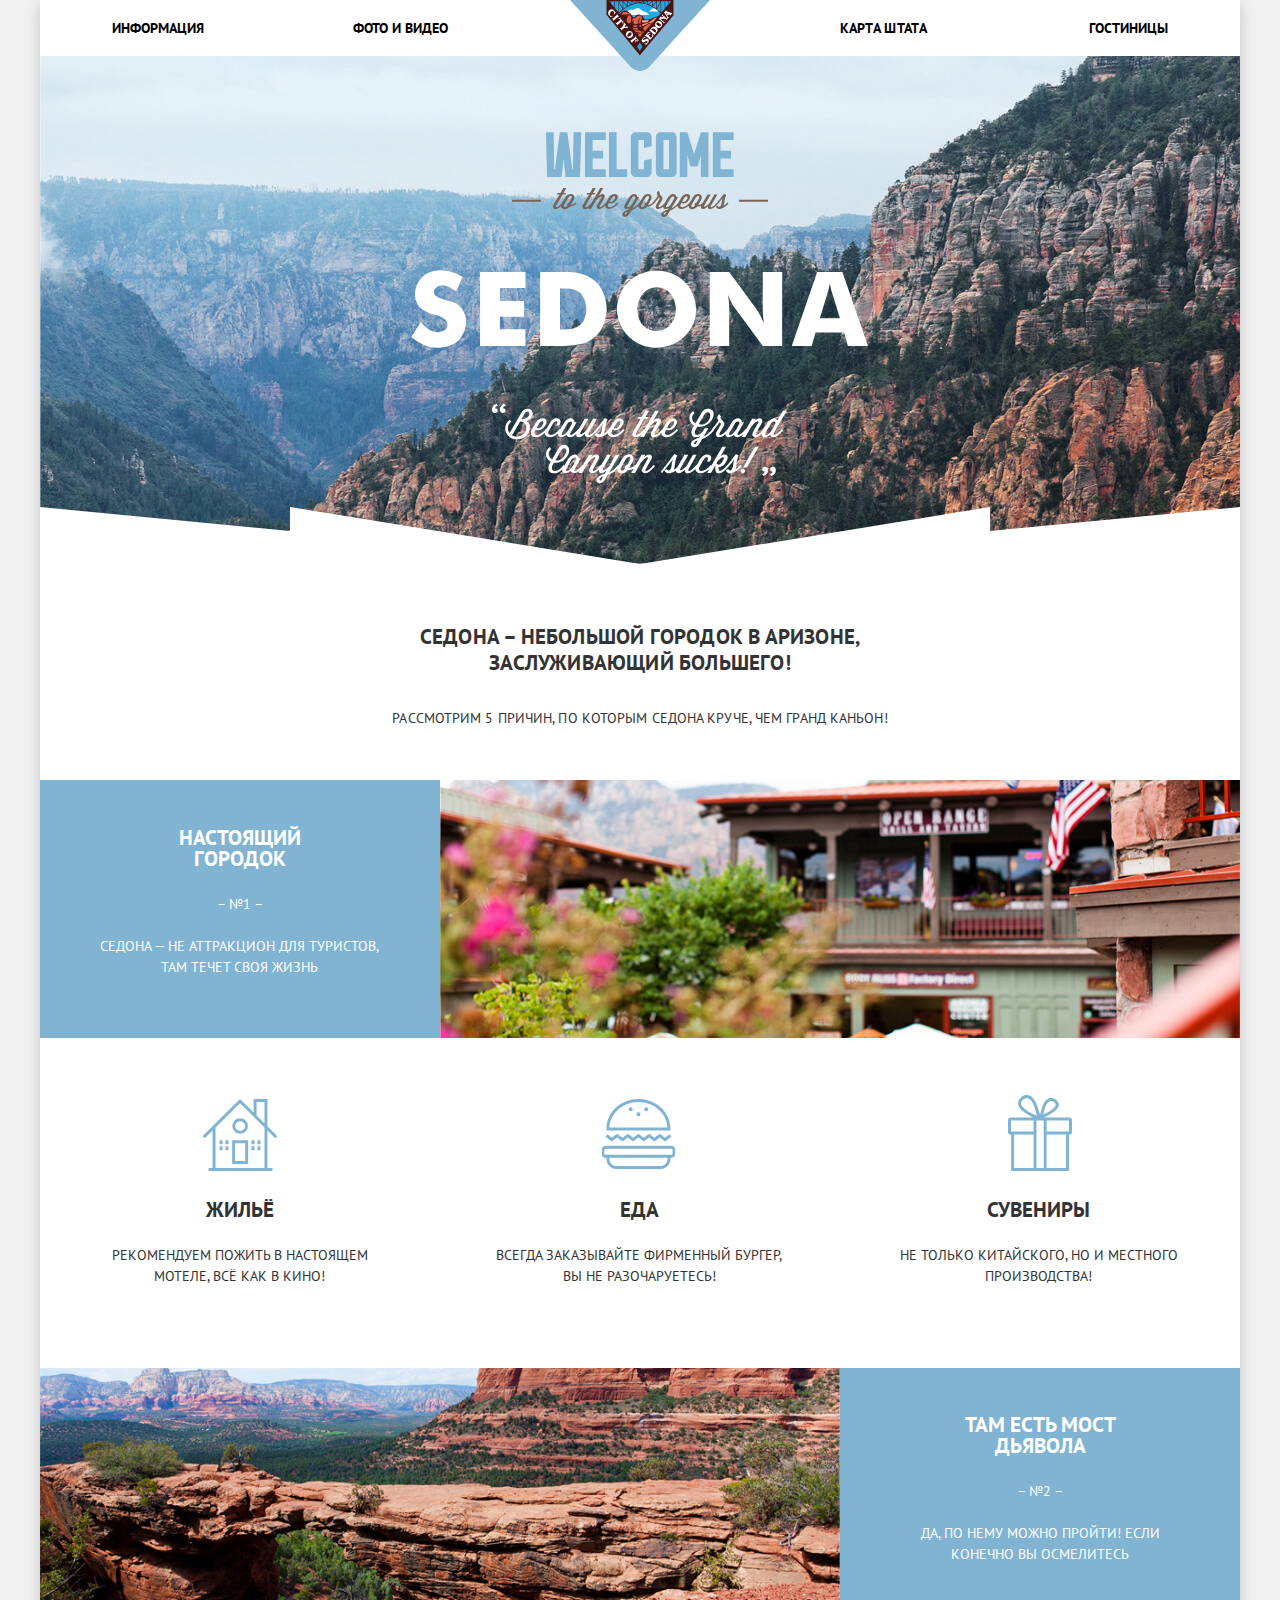
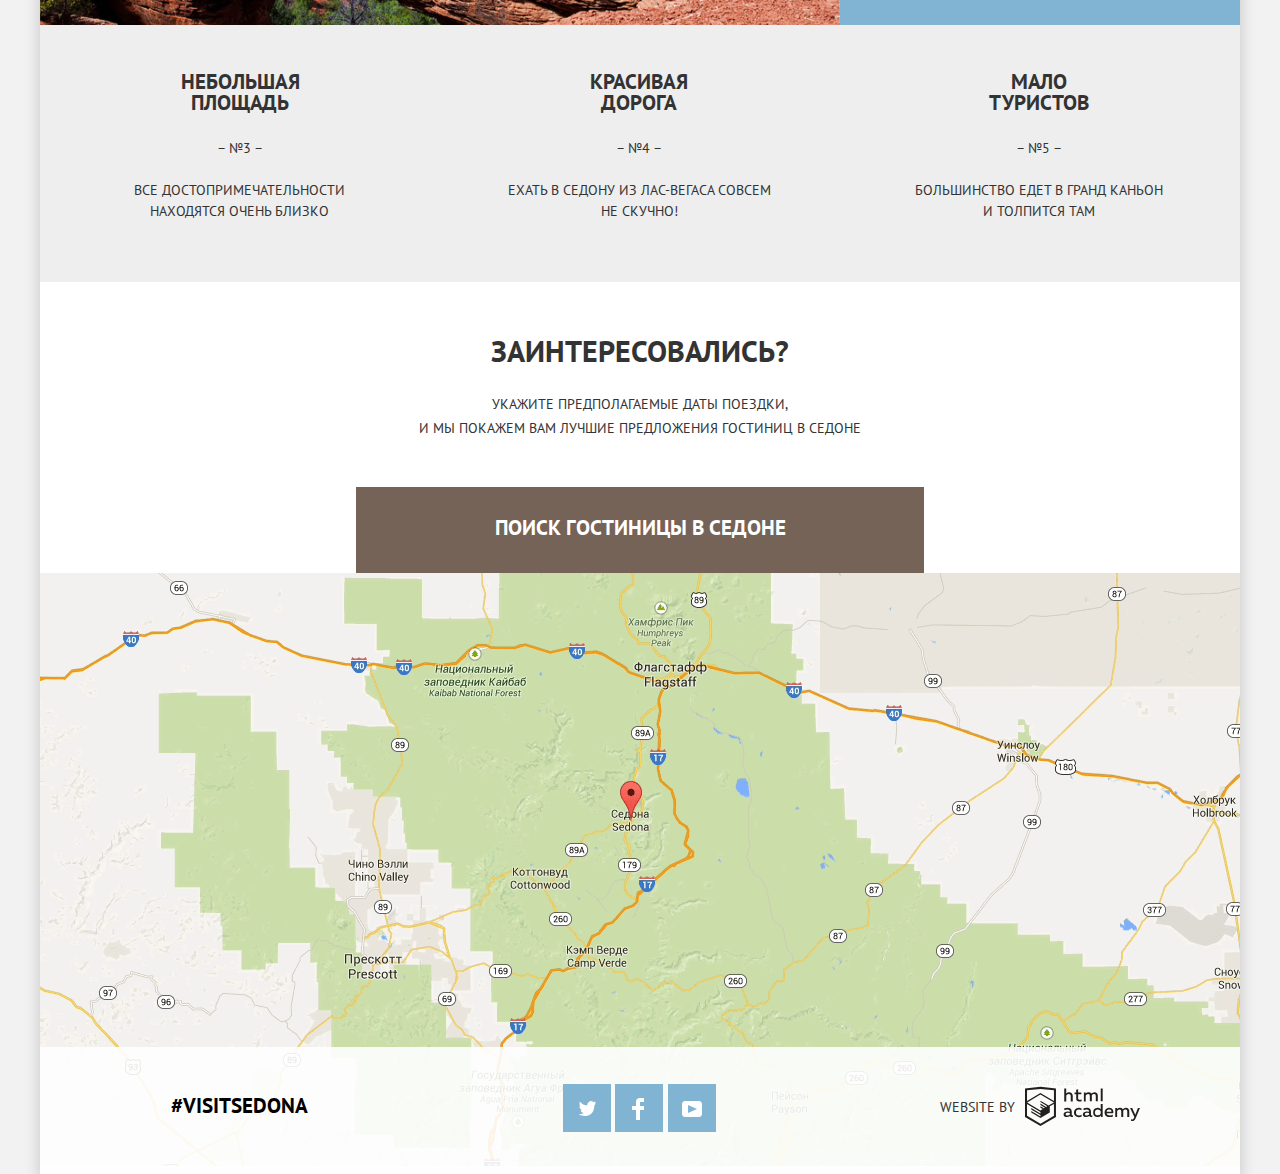
==== commit 5e3d7496: "Fix basic criterion B17 (the site was made according to technical task) [fix behavior of index form " ====
--- a/index.html
+++ b/index.html
@@ -110,8 +110,8 @@
           <h2>Заинтересовались?</h2>
           <p class="search-hotel-promo">Укажите предполагаемые даты поездки,<br> и мы покажем вам лучшие предложения гостиниц в седоне</p>
 
-          <a class="button button-show-form" href="hotels.html">Поиск гостиницы в Седоне</a>
-          <form class="search-hotel-form modal-form-hide" action="https://echo.htmlacademy.ru" method="post">
+          <a class="button button-show-form" href="#form-index-hotel">Поиск гостиницы в Седоне</a>
+          <form class="search-hotel-form modal-form-show" id="form-index-hotel" action="https://echo.htmlacademy.ru" method="post">
             <p class="search-form-arrival">
               <label> Дата заезда:
                 <input class="search-text-input" type="text" name="arrival-date" placeholder="24 апреля 2017" required>
--- a/css/style.min.css
+++ b/css/style.min.css
@@ -1 +1 @@
-html{-webkit-box-sizing:border-box;box-sizing:border-box}*,:before,:after{-webkit-box-sizing:inherit;box-sizing:inherit}body{margin:0;padding:0;font-family:"PT Sans",Arial,sans-serif;font-size:14px;line-height:21px;font-weight:400;text-transform:uppercase;color:#333;background-color:#f2f2f2}a{text-decoration:none}img{max-width:100%}.button{font:inherit;text-align:center;color:#fff;vertical-align:middle;text-transform:uppercase;border:none}.button-search,.social-button,.button-more{background-color:#81b3d2}.button-search:hover,.button-search:focus,.social-button:hover,.social-button:focus,.button-more:hover,.button-more:focus{background-color:#669ec0}.button-search:active,.social-button:active,.button-more:active{color:rgba(255,255,255,0.3);background-color:#5496bd}.button-show-form,.button-book{background-color:#766357}.button-show-form:hover,.button-show-form:focus,.button-book:hover,.button-book:focus{background-color:#604e43}.button-show-form:active,.button-book:active{color:rgba(255,255,255,0.3);background-color:#503e33}.visually-hidden:not(:focus):not(:active),input[type="checkbox"].visually-hidden,input[type="radio"].visually-hidden{position:absolute;width:1px;height:1px;margin:-1px;border:0;padding:0;white-space:nowrap;-webkit-clip-path:inset(100%);clip-path:inset(100%);clip:rect(0 0 0 0);overflow:hidden}.container{max-width:1200px;min-width:768px;margin:0 auto;background-color:#fff;-webkit-box-shadow:0 5px 15px 0 rgba(0,1,1,0.2);box-shadow:0 5px 15px 0 rgba(0,1,1,0.2)}.main-navigation{line-height:26px;font-weight:700}.main-header{position:relative}.main-header-logo{position:absolute;right:calc(50% - 70px);z-index:1}.site-navigation-list{display:-webkit-box;display:-ms-flexbox;display:flex;-webkit-box-pack:justify;-ms-flex-pack:justify;justify-content:space-between;-webkit-box-align:center;-ms-flex-align:center;align-items:center;-ms-flex-wrap:wrap;flex-wrap:wrap;min-height:56px;margin:0;padding:0 6%;list-style:none}.site-navigation-item{width:22%}.site-navigation-item:nth-child(-n+2){text-align:left}.site-navigation-item:nth-child(n+3){text-align:right}.site-navigation-item:nth-child(2){margin-right:9.5%}.site-navigation-item a[href="map.html"]{letter-spacing:.3px}.site-navigation-item a{color:#000}.site-navigation-item a:hover:not(.current-page),.site-navigation-item a:focus:not(.current-page){color:#81b3d2}.site-navigation-item a:active{color:#b2b2b2}.site-navigation-item .current-page{color:#766357}.hero-image-section{position:relative;height:508px;overflow:hidden}.hero-image-section::after{content:'';position:absolute;top:0;right:0;bottom:0;left:0;background:url(../img/svg-icons/polygon.svg);background-repeat:no-repeat;background-position:bottom center}_:-ms-fullscreen,:root .hero-image-section::after{background-position:0 226px}.hero-image{position:absolute;left:50%;-webkit-transform:translate(-50%);transform:translate(-50%);height:508px}.hero-image-text{position:absolute;top:15%;right:calc(50% - 229px)}.lead-lines{padding:60px 6% 35px;line-height:26px;text-align:center}.lead-main{width:500px;margin:0 auto;font-size:21px;font-weight:700;letter-spacing:.2px}.lead-secondary{margin-top:29px;letter-spacing:.1px}.features-general-list,.features-ordered-list{padding:0;list-style:none;text-align:center}.features h3{margin:21px 30px;font-size:21px;line-height:21px;font-weight:700}.feature-with-image,.features-general-list,.features-ordered-list{display:-webkit-box;display:-ms-flexbox;display:flex;-webkit-box-orient:horizontal;-webkit-box-direction:normal;-ms-flex-direction:row;flex-direction:row;-ms-flex-wrap:wrap;flex-wrap:wrap;margin:0}.feature-with-image{color:#fff;background-color:#81b3d2}.feature-text,.feature-general-item,.feature-ordered-item{width:33.3%}.feature-text{text-align:center;padding:46.5px 4% 46px}.feature-text h3{width:151px;margin:0 auto}.feature-number{margin:25px 0 21px}.feature-image{width:66.7%;position:relative;overflow:hidden}.feature-image img{position:absolute;top:50%;left:50%;-webkit-transform:translate(-50%,-50%);transform:translate(-50%,-50%)}.feature-general-item::before{content:'';position:absolute;top:61px;left:50%;width:75px;height:72px;-webkit-transform:translate(-50%);transform:translate(-50%);background-repeat:no-repeat}.feature-general-item:nth-child(1)::before{background-image:url(../img/svg-icons/icon-1.svg)}.feature-general-item:nth-child(2)::before{background-image:url(../img/svg-icons/icon-3.svg)}.feature-general-item:nth-child(3)::before{top:57px;width:61px;height:77px;background-image:url(../img/svg-icons/icon-2.svg)}.feature-general-item{position:relative;padding:140px 0 81px}.feature-general-item p{max-width:290px;margin:25px auto 0}.features-ordered{background-color:#eee}.features-ordered-list{background-color:#eee}.feature-ordered-item{padding:46px 0 60px}.feature-ordered-item h3{width:118px;margin:0 auto}.feature-ordered-item p:not(.feature-number){max-width:270px;margin:0 auto}.search-hotel{position:relative;padding-top:26px;text-align:center}.search-hotel h2{margin-bottom:23.5px;font-size:30px;line-height:36px;font-weight:700}.search-hotel-promo{margin-bottom:47px;line-height:24px}.button-show-form{display:block;width:568px;margin:0 auto;padding:28px 0 32px}.button-show-form,.button-search{font-size:21px;line-height:26px;font-weight:700}.modal-form-show{display:block;-webkit-animation:bounce 1s ease;animation:bounce 1s ease}.modal-form-hide{display:none}.search-hotel-form{position:absolute;left:50%;-webkit-transform:translate(-50%);transform:translate(-50%);z-index:1;width:568px;padding:55px 54px;background-color:#fff}.search-hotel-form input,.search-hotel-form label{line-height:26px;font-weight:700}.search-hotel-form input{font:inherit;background-color:#f2f2f2;border:none}.search-hotel-form input:hover{background-color:#ebebeb}.search-hotel-form input:focus{outline:2px solid #ebebeb;background-color:#fff}.search-hotel-form p{margin-top:0}.search-form-arrival,.search-form-departure{margin-bottom:30px}.search-text-input{width:345px;height:38px;margin-left:16px;padding-left:13px;text-transform:uppercase}.search-form-arrival,.search-form-departure{position:relative}.calendar-icon{position:absolute;top:7px;right:4px;border:none;background-color:transparent}.calendar-icon:hover svg,.calendar-icon:focus svg{fill:#000}.calendar-icon:active svg{fill:#81b3d2}.search-form-numbers{display:-webkit-box;display:-ms-flexbox;display:flex;-ms-flex-wrap:wrap;flex-wrap:wrap}.search-form-numbers input[type="number"]{width:40px;height:38px;padding-left:14px;text-align:center}input[type="number"]{-moz-appearance:textfield}input[type="number"]:focus{-moz-appearance:spinner}.search-form-adults,.search-form-children{position:relative;width:50%}.search-form-adults .button-minus,.search-form-adults .button-plus,.search-form-children .button-minus,.search-form-children .button-plus{position:absolute;top:0;width:38px;height:38px;font-size:30px;color:#a9a9a9;border:none;background-color:#f2f2f2;cursor:pointer}.search-form-adults label{margin-right:75px}.search-form-children label{margin-right:62px;padding-left:13px}.search-form-adults .button-minus{right:79px}.search-form-adults .button-plus{right:3px}.search-form-adults{text-align:left}.search-form-children .button-minus{right:76px}.search-form-children .button-plus{right:0}.search-form-numbers .button-minus:hover,.search-form-numbers .button-minus:focus,.search-form-numbers .button-plus:hover,.search-form-numbers .button-plus:focus{color:#000}.search-form-numbers .button-minus:active,.search-form-numbers .button-plus:active{color:#81b3d2}.button-search{width:458px;min-height:58px;margin-top:39px}.section-map{position:relative;min-height:473px;overflow:visible}.section-map iframe{position:absolute;display:block;width:100%;height:593px;background-color:#c8ecb8;background-image:url(../img/map.png);background-repeat:no-repeat;border:0}.main-footer{position:relative;display:-webkit-box;display:-ms-flexbox;display:flex;-ms-flex-wrap:wrap;flex-wrap:wrap;z-index:1;padding:25px 0;background-color:rgba(254,254,254,0.9)}.page-index .main-footer{margin-top:-125px}.footer-hashtag,.footer-social,.footer-copyright{width:33.3%;text-align:center}.footer-hashtag{font-size:21px;line-height:26px;font-weight:700}.footer-hashtag a{color:#000}.footer-hashtag a:hover,.footer-hashtag a:focus{color:#81b3d2}.footer-hashtag a:active{color:#b2b2b2}.footer-social ul{display:-webkit-box;display:-ms-flexbox;display:flex;-webkit-box-pack:center;-ms-flex-pack:center;justify-content:center;-webkit-box-align:center;-ms-flex-align:center;align-items:center;-ms-flex-wrap:wrap;flex-wrap:wrap;height:71px;margin:0;padding:0;list-style:none}.social-button{position:relative;display:inline-block;width:48px;height:48px;margin:0 2.2px;background-color:#81b3d2;vertical-align:top}.social-button::before{content:'';position:absolute;background-repeat:no-repeat}.social-button-twit::before{top:17px;left:16px;width:17px;height:15px;background-image:url(../img/svg-icons/twitter.svg)}.social-button-fb::before{top:14px;left:17px;width:17px;height:22px;background-image:url(../img/svg-icons/fb-icon.svg)}.social-button-youtube::before{top:17px;left:14px;width:20px;height:17px;background-image:url(../img/svg-icons/youtube.svg)}.social-button:hover,.social-button:focus{background-color:#669ec0}.social-button:active{background-color:#5496bd}.social-button:active::before{opacity:.3}.footer-copyright{line-height:26px}.footer-copyright span,.footer-copyright a{display:inline-block;vertical-align:middle}.footer-copyright span{margin-left:2px;padding-bottom:8px}.copyright-link{margin-left:6px}.copyright-link:hover svg,.copyright-link:focus svg{fill:#81b3d2}.copyright-link:active svg{fill:#bdbbbc}.hotel-filters{min-height:217px;color:#fff;background-color:#5e89b0;background-image:url(../img/hotels-blur-back.jpg);background-position:0 -54px}.filters-form{display:-webkit-box;display:-ms-flexbox;display:flex;-ms-flex-wrap:wrap;flex-wrap:wrap;-webkit-box-pack:justify;-ms-flex-pack:justify;justify-content:space-between;padding:27px 6% 17px}.filters-form fieldset{max-width:25%;padding:0;border:none}.filter-legend{font-size:16px;font-weight:700}.filters-form ul{list-style:none}.filter-infrastructure legend{letter-spacing:.3px}.filter-infrastructure label,.filter-hotel-type label{position:relative}.filter-checkbox + label::before{content:'';position:absolute;left:-39.6px;top:-2px;width:25px;height:23px;background-image:url(../img/svg-icons/checkbox-off.svg);background-repeat:no-repeat}.filter-checkbox:checked + label::before{background-image:url(../img/svg-icons/checkbox-on.svg)}.filter-checkbox:checked:disabled + label::before{background-image:url(../img/svg-icons/checkbox-on-disabled.svg)}.filter-checkbox:disabled + label::before{background-image:url(../img/svg-icons/checkbox-off-disabled.svg)}.filter-checkbox:focus + label::before{outline:3px solid #81b3d2}.hotel-type-list label{padding-left:2px}.infrastructure-list li,.hotel-type-list li{margin-top:25px}.filter-checkbox:hover + label,.filter-checkbox:focus + label{color:#fff}.filter-checkbox:disabled + label{color:#6a6a6a}.filter-infrastructure{margin-left:0}.filter-hotel-type{margin-left:10.7%}.filter-price-controls{width:315px;margin-top:10px}.filter-price{margin-left:auto}.filter-range-title{margin-bottom:9px;font-weight:600;font-size:16px;line-height:21px}.price-controls{position:relative;height:36px;margin-bottom:20px;font-size:0;border:2px solid #fff;border-radius:2px}.price-controls::after{content:"";position:absolute;top:50%;left:50%;width:2px;height:22px;background:#fff;-webkit-transform:translate(-50%,-50%);transform:translate(-50%,-50%)}.price-controls label{display:inline-block;font-size:14px;line-height:32px;vertical-align:top;cursor:pointer}.price-controls .min-price,.price-controls .max-price{width:146px;padding-left:64px}.price-controls input{width:50px;margin:0;color:inherit;font:inherit;background:none;border:none}.range-controls{position:relative;margin-bottom:14px}.range-controls .scale{height:2px;background:rgba(255,255,255,0.3)}.range-controls .bar{width:80%;height:2px;background:#fff}.range-toggle{position:absolute;top:-9px;width:4px;height:4px;background:#ababab;border:8px solid #fff;border-radius:50%;-webkit-box-shadow:0 2px 1px 0 rgba(0,1,1,0.2);box-shadow:0 2px 1px 0 rgba(0,1,1,0.2);cursor:pointer;-webkit-box-sizing:content-box;box-sizing:content-box}.range-toggle:hover,.range-toggle:focus{top:-10px;border:9px solid #fff}.range-toggle-min{left:0}.range-toggle-max{left:80%}.button-filter{width:137px;margin-top:18px;margin-left:84px;padding:6px;background-color:transparent;border:2px solid #fff;border-radius:2px;cursor:pointer}.button-filter:hover,.button-filter:focus{color:#000;background:#fff}.sorting-result,.hotel-name{max-width:300px;font-size:21px;line-height:26px;font-weight:700}.sorting,.hotel-item{display:-webkit-box;display:-ms-flexbox;display:flex;-ms-flex-wrap:wrap;flex-wrap:wrap;padding:0 6%;border-bottom:1px solid #e5e5e5}.sorting{padding:9px 6%;-webkit-box-align:center;-ms-flex-align:center;align-items:center}.sorting-result{margin-right:48px}.sorting-options{display:-webkit-box;display:-ms-flexbox;display:flex;-ms-flex-wrap:wrap;flex-wrap:wrap;max-width:40%;margin-top:5px;font-size:12px;line-height:18px}.sorting-label{margin:0 40px 0 0}.sortings-list{display:-webkit-box;display:-ms-flexbox;display:flex;-ms-flex-wrap:wrap;flex-wrap:wrap;-webkit-box-pack:justify;-ms-flex-pack:justify;justify-content:space-between;width:238px}.sortings-list,.hotels-list{margin:0;padding:0;list-style:none}.sortings-item a{color:#b2b2b2}.sortings-item-active a,.sortings-item a:hover,.sortings-item a:focus{color:#81b3d2}.sortings-item a:active{color:#000}.sortings-item:not(.sortings-item-active) a:not(:active){border-bottom:1px dotted #81b3d2}.sorting-arrows{max-width:40px;margin-top:4px;margin-left:auto}.sorting-up{padding-right:8px}.sort-arrow-item:hover path,.sort-arrow-item:focus path{fill:#231F20}.sort-arrow-item.active path,.sort-arrow-item:active path{fill:#81b3d2}.hotel-item{padding:30px 6% 24.5px}.hotel-image{margin-right:30px}.hotel-item-info{display:-webkit-box;display:-ms-flexbox;display:flex;-ms-flex-wrap:wrap;flex-wrap:wrap;max-width:258px}.hotel-name{width:100%;margin:-5.5px 0 -3px;letter-spacing:.15px}.hotel-name a{color:#000}.hotel-info{width:45%}.hotel-reserve{width:55%}.hotel-type,.hotel-price{margin:7px 0 14px}.button-more,.button-book{display:inline-block;padding:3px 0;vertical-align:top}.button-more{width:110px}.button-book{width:142px}.hotel-item-rating{width:112px;margin-left:auto}.rating-stars{height:18px;margin:0;margin-top:-1px;margin-right:-2px;background-image:url(../img/svg-icons/star.svg);background-repeat:repeat no-repeat;background-position:right center;background-size:24px 20px}.stars-4{margin-left:20px}.stars-3{margin-left:40px}.stars-2{margin-left:65px}.rating-user-mark{margin:46px 0 0;padding:3px 0 3px 3px;text-align:center;color:#666;background-color:#f2f2f2}.hotel-name a:hover,.hotel-name a:focus{color:#81b3d2}.hotel-name a:active{color:#b2b2b2}@-webkit-keyframes bounce{0%{-webkit-transform:translate(-50%,-150px);transform:translate(-50%,-150px)}50%{-webkit-transform:translate(-50%,25px);transform:translate(-50%,25px)}75%{-webkit-transform:translate(-50%,-50px);transform:translate(-50%,-50px)}90%{-webkit-transform:translate(-50%,5px);transform:translate(-50%,5px)}100%{-webkit-transform:translate(-50%,0);transform:translate(-50%,0)}}@keyframes bounce{0%{-webkit-transform:translate(-50%,-150px);transform:translate(-50%,-150px)}50%{-webkit-transform:translate(-50%,25px);transform:translate(-50%,25px)}75%{-webkit-transform:translate(-50%,-50px);transform:translate(-50%,-50px)}90%{-webkit-transform:translate(-50%,5px);transform:translate(-50%,5px)}100%{-webkit-transform:translate(-50%,0);transform:translate(-50%,0)}}
+html{-webkit-box-sizing:border-box;box-sizing:border-box}*,:before,:after{-webkit-box-sizing:inherit;box-sizing:inherit}body{margin:0;padding:0;font-family:"PT Sans",Arial,sans-serif;font-size:14px;line-height:21px;font-weight:400;text-transform:uppercase;color:#333;background-color:#f2f2f2}a{text-decoration:none}img{max-width:100%}.button{font:inherit;text-align:center;color:#fff;vertical-align:middle;text-transform:uppercase;border:none}.button-search,.social-button,.button-more{background-color:#81b3d2}.button-search:hover,.button-search:focus,.social-button:hover,.social-button:focus,.button-more:hover,.button-more:focus{background-color:#669ec0}.button-search:active,.social-button:active,.button-more:active{color:rgba(255,255,255,0.3);background-color:#5496bd}.button-show-form,.button-book{background-color:#766357}.button-show-form:hover,.button-show-form:focus,.button-book:hover,.button-book:focus{background-color:#604e43}.button-show-form:active,.button-book:active{color:rgba(255,255,255,0.3);background-color:#503e33}.visually-hidden:not(:focus):not(:active),input[type="checkbox"].visually-hidden,input[type="radio"].visually-hidden{position:absolute;width:1px;height:1px;margin:-1px;border:0;padding:0;white-space:nowrap;-webkit-clip-path:inset(100%);clip-path:inset(100%);clip:rect(0 0 0 0);overflow:hidden}.container{max-width:1200px;min-width:768px;margin:0 auto;background-color:#fff;-webkit-box-shadow:0 5px 15px 0 rgba(0,1,1,0.2);box-shadow:0 5px 15px 0 rgba(0,1,1,0.2)}.main-navigation{line-height:26px;font-weight:700}.main-header{position:relative}.main-header-logo{position:absolute;right:calc(50% - 70px);z-index:1}.site-navigation-list{display:-webkit-box;display:-ms-flexbox;display:flex;-webkit-box-pack:justify;-ms-flex-pack:justify;justify-content:space-between;-webkit-box-align:center;-ms-flex-align:center;align-items:center;-ms-flex-wrap:wrap;flex-wrap:wrap;min-height:56px;margin:0;padding:0 6%;list-style:none}.site-navigation-item{width:22%}.site-navigation-item:nth-child(-n+2){text-align:left}.site-navigation-item:nth-child(n+3){text-align:right}.site-navigation-item:nth-child(2){margin-right:9.5%}.site-navigation-item a[href="map.html"]{letter-spacing:.3px}.site-navigation-item a{color:#000}.site-navigation-item a:hover:not(.current-page),.site-navigation-item a:focus:not(.current-page){color:#81b3d2}.site-navigation-item a:active{color:#b2b2b2}.site-navigation-item .current-page{color:#766357}.hero-image-section{position:relative;height:508px;overflow:hidden}.hero-image-section::after{content:"";position:absolute;top:0;right:0;bottom:0;left:0;background:url(../img/svg-icons/polygon.svg);background-repeat:no-repeat;background-position:bottom center}_:-ms-fullscreen,:root .hero-image-section::after{background-position:0 226px}.hero-image{position:absolute;left:50%;-webkit-transform:translate(-50%);transform:translate(-50%);height:508px}.hero-image-text{position:absolute;top:15%;right:calc(50% - 229px)}.lead-lines{padding:60px 6% 35px;line-height:26px;text-align:center}.lead-main{width:500px;margin:0 auto;font-size:21px;font-weight:700;letter-spacing:.2px}.lead-secondary{margin-top:29px;letter-spacing:.1px}.features-general-list,.features-ordered-list{padding:0;list-style:none;text-align:center}.features h3{margin:21px 30px;font-size:21px;line-height:21px;font-weight:700}.feature-with-image,.features-general-list,.features-ordered-list{display:-webkit-box;display:-ms-flexbox;display:flex;-webkit-box-orient:horizontal;-webkit-box-direction:normal;-ms-flex-direction:row;flex-direction:row;-ms-flex-wrap:wrap;flex-wrap:wrap;margin:0}.feature-with-image{color:#fff;background-color:#81b3d2}.feature-text,.feature-general-item,.feature-ordered-item{width:33.3%}.feature-text{text-align:center;padding:46.5px 4% 46px}.feature-text h3{width:151px;margin:0 auto}.feature-number{margin:25px 0 21px}.feature-image{width:66.7%;position:relative;overflow:hidden}.feature-image img{position:absolute;top:50%;left:50%;-webkit-transform:translate(-50%,-50%);transform:translate(-50%,-50%)}.feature-general-item::before{content:"";position:absolute;top:61px;left:50%;width:75px;height:72px;-webkit-transform:translate(-50%);transform:translate(-50%);background-repeat:no-repeat}.feature-general-item:nth-child(1)::before{background-image:url(../img/svg-icons/icon-1.svg)}.feature-general-item:nth-child(2)::before{background-image:url(../img/svg-icons/icon-3.svg)}.feature-general-item:nth-child(3)::before{top:57px;left:50.5%;width:66px;height:77px;background-image:url(../img/svg-icons/icon-2.svg)}.feature-general-item{position:relative;padding:140px 0 81px}.feature-general-item p{max-width:290px;margin:25px auto 0}.features-ordered{background-color:#eee}.features-ordered-list{background-color:#eee}.feature-ordered-item{padding:46px 0 60px}.feature-ordered-item h3{width:118px;margin:0 auto}.feature-ordered-item p:not(.feature-number){max-width:270px;margin:0 auto}.search-hotel{position:relative;padding-top:26px;text-align:center}.search-hotel h2{margin-bottom:23.5px;font-size:30px;line-height:36px;font-weight:700}.search-hotel-promo{margin-bottom:47px;line-height:24px}.button-show-form{display:block;width:568px;margin:0 auto;padding:28px 0 32px}.button-show-form,.button-search{font-size:21px;line-height:26px;font-weight:700}.modal-form-show{display:block;-webkit-animation:bounce 1s ease;animation:bounce 1s ease}.modal-form-hide{display:none}.search-hotel-form{position:absolute;left:50%;-webkit-transform:translate(-50%);transform:translate(-50%);z-index:1;width:568px;padding:55px 54px;background-color:#fff}.search-hotel-form input,.search-hotel-form label{line-height:26px;font-weight:700}.search-hotel-form input{font:inherit;background-color:#f2f2f2;border:none}.search-hotel-form input:hover{background-color:#ebebeb}.search-hotel-form input:focus{outline:2px solid #ebebeb;outline-offset:-2px;background-color:#fff}.search-hotel-form p{margin-top:0}.search-form-arrival,.search-form-departure{margin-bottom:30px}.search-text-input{width:345px;height:38px;margin-left:16px;padding-left:13px;text-transform:uppercase}.search-form-arrival,.search-form-departure{position:relative}.calendar-icon{position:absolute;top:7px;right:4px;border:none;background-color:transparent}.calendar-icon:hover svg,.calendar-icon:focus svg{fill:#000}.calendar-icon:active svg{fill:#81b3d2}.search-form-numbers{display:-webkit-box;display:-ms-flexbox;display:flex;-ms-flex-wrap:wrap;flex-wrap:wrap}.search-form-numbers input[type="number"]{width:40px;height:38px;padding-left:14px;text-align:center}input[type="number"]{-moz-appearance:textfield}input[type="number"]:focus{-moz-appearance:spinner}.search-form-adults,.search-form-children{position:relative;width:50%}.search-form-adults .button-minus,.search-form-adults .button-plus,.search-form-children .button-minus,.search-form-children .button-plus{position:absolute;top:0;width:38px;height:38px;font-size:29px;color:#a9a9a9;border:none;background-color:#f2f2f2;cursor:pointer}.search-form-adults label{margin-right:75px}.search-form-children label{margin-right:62px;padding-left:13px}.search-form-adults .button-minus{right:79px}.search-form-adults .button-plus{right:3px}.search-form-adults{text-align:left}.search-form-children .button-minus{right:76px}.search-form-children .button-plus{right:0}.search-form-numbers .button-minus:hover,.search-form-numbers .button-minus:focus,.search-form-numbers .button-plus:hover,.search-form-numbers .button-plus:focus{color:#000}.search-form-numbers .button-minus:active,.search-form-numbers .button-plus:active{color:#81b3d2}.button-search{width:458px;min-height:58px;margin-top:39px}.section-map{position:relative;min-height:473px;overflow:visible}.section-map iframe{position:absolute;display:block;width:100%;height:593px;background-color:#c8ecb8;background-image:url(../img/map.png);background-repeat:no-repeat;border:0}.main-footer{position:relative;display:-webkit-box;display:-ms-flexbox;display:flex;-ms-flex-wrap:wrap;flex-wrap:wrap;z-index:1;padding:25px 0;background-color:rgba(254,254,254,0.9)}.page-index .main-footer{margin-top:-125px}.footer-hashtag,.footer-social,.footer-copyright{width:33.3%;text-align:center}.footer-hashtag{font-size:21px;line-height:26px;font-weight:700}.footer-hashtag a{color:#000}.footer-hashtag a:hover,.footer-hashtag a:focus{color:#81b3d2}.footer-hashtag a:active{color:#b2b2b2}.footer-social ul{display:-webkit-box;display:-ms-flexbox;display:flex;-webkit-box-pack:center;-ms-flex-pack:center;justify-content:center;-webkit-box-align:center;-ms-flex-align:center;align-items:center;-ms-flex-wrap:wrap;flex-wrap:wrap;height:71px;margin:0;padding:0;list-style:none}.social-button{position:relative;display:inline-block;width:48px;height:48px;margin:0 2.2px;background-color:#81b3d2;vertical-align:top}.social-button::before{content:"";position:absolute;background-repeat:no-repeat}.social-button-twit::before{top:17px;left:16px;width:17px;height:15px;background-image:url(../img/svg-icons/twitter.svg)}.social-button-fb::before{top:14px;left:17px;width:17px;height:22px;background-image:url(../img/svg-icons/fb-icon.svg)}.social-button-youtube::before{top:17px;left:14px;width:20px;height:17px;background-image:url(../img/svg-icons/youtube.svg)}.social-button:hover,.social-button:focus{background-color:#669ec0}.social-button:active{background-color:#5496bd}.social-button:active::before{opacity:.3}.footer-copyright{line-height:26px}.footer-copyright span,.footer-copyright a{display:inline-block;vertical-align:middle}.footer-copyright span{margin-left:2px;padding-bottom:8px}.copyright-link{margin-left:6px}.copyright-link:hover svg,.copyright-link:focus svg{fill:#81b3d2}.copyright-link:active svg{fill:#bdbbbc}.hotel-filters{min-height:217px;color:#fff;background-color:#5e89b0;background-image:url(../img/hotels-blur-back.jpg);background-position:0 -54px}.filters-form{display:-webkit-box;display:-ms-flexbox;display:flex;-ms-flex-wrap:wrap;flex-wrap:wrap;-webkit-box-pack:justify;-ms-flex-pack:justify;justify-content:space-between;padding:27px 6% 17px}.filters-form fieldset{max-width:25%;padding:0;border:none}.filter-legend{font-size:16px;font-weight:700}.filters-form ul{list-style:none}.filter-infrastructure legend{letter-spacing:.3px}.filter-infrastructure label,.filter-hotel-type label{position:relative}.filter-checkbox+label::before{content:"";position:absolute;left:-39.6px;top:-2px;width:25px;height:23px;background-image:url(../img/svg-icons/checkbox-off.svg);background-repeat:no-repeat}.filter-checkbox:checked+label::before{background-image:url(../img/svg-icons/checkbox-on.svg)}.filter-checkbox:checked:disabled+label::before{background-image:url(../img/svg-icons/checkbox-on-disabled.svg)}.filter-checkbox:disabled+label::before{background-image:url(../img/svg-icons/checkbox-off-disabled.svg)}.filter-checkbox:focus+label::before{outline:3px solid #81b3d2}.hotel-type-list label{padding-left:2px}.infrastructure-list li,.hotel-type-list li{margin-top:25px}.filter-checkbox:hover+label,.filter-checkbox:focus+label{color:#fff}.filter-checkbox:disabled+label{color:#6a6a6a}.filter-infrastructure{margin-left:0}.filter-hotel-type{margin-left:10.7%}.filter-price-controls{width:315px;margin-top:10px}.filter-price{margin-left:auto}.filter-range-title{margin-bottom:9px;font-weight:600;font-size:16px;line-height:21px}.price-controls{position:relative;height:36px;margin-bottom:20px;font-size:0;border:2px solid #fff;border-radius:2px}.price-controls::after{content:"";position:absolute;top:50%;left:50%;width:2px;height:22px;background:#fff;-webkit-transform:translate(-50%,-50%);transform:translate(-50%,-50%)}.price-controls label{display:inline-block;font-size:14px;line-height:32px;vertical-align:top;cursor:pointer}.price-controls .min-price,.price-controls .max-price{width:146px;padding-left:64px}.price-controls input{width:50px;margin:0;color:inherit;font:inherit;background:none;border:none}.range-controls{position:relative;margin-bottom:14px}.range-controls .scale{height:2px;background:rgba(255,255,255,0.3)}.range-controls .bar{width:80%;height:2px;background:#fff}.range-toggle{position:absolute;top:-9px;width:4px;height:4px;background:#ababab;border:8px solid #fff;border-radius:50%;-webkit-box-shadow:0 2px 1px 0 rgba(0,1,1,0.2);box-shadow:0 2px 1px 0 rgba(0,1,1,0.2);cursor:pointer;-webkit-box-sizing:content-box;box-sizing:content-box}.range-toggle:hover,.range-toggle:focus{top:-10px;border:9px solid #fff}.range-toggle-min{left:0}.range-toggle-min:hover,.range-toggle-min:focus{left:-1px}.range-toggle-max{left:80%}.range-toggle-max:hover,.range-toggle-max:focus{left:calc(80% - 1px)}.button-filter{width:137px;margin-top:18px;margin-left:84px;padding:6px;background-color:transparent;border:2px solid #fff;border-radius:2px;cursor:pointer}.button-filter:hover,.button-filter:focus{color:#000;background:#fff}.sorting-result,.hotel-name{max-width:300px;font-size:21px;line-height:26px;font-weight:700}.sorting,.hotel-item{display:-webkit-box;display:-ms-flexbox;display:flex;-ms-flex-wrap:wrap;flex-wrap:wrap;padding:0 6%;border-bottom:1px solid #e5e5e5}.sorting{padding:9px 6%;-webkit-box-align:center;-ms-flex-align:center;align-items:center}.sorting-result{margin-right:48px}.sorting-options{display:-webkit-box;display:-ms-flexbox;display:flex;-ms-flex-wrap:wrap;flex-wrap:wrap;max-width:40%;margin-top:5px;font-size:12px;line-height:18px}.sorting-label{margin:0 40px 0 0}.sortings-list{display:-webkit-box;display:-ms-flexbox;display:flex;-ms-flex-wrap:wrap;flex-wrap:wrap;-webkit-box-pack:justify;-ms-flex-pack:justify;justify-content:space-between;width:238px}.sortings-list,.hotels-list{margin:0;padding:0;list-style:none}.sortings-item a{color:#b2b2b2}.sortings-item-active a,.sortings-item a:hover,.sortings-item a:focus{color:#81b3d2}.sortings-item a:active{color:#000}.sortings-item:not(.sortings-item-active) a:not(:active){border-bottom:1px dotted #81b3d2}.sorting-arrows{max-width:40px;margin-top:4px;margin-left:auto}.sorting-up{padding-right:8px}.sort-arrow-item:hover path,.sort-arrow-item:focus path{fill:#231F20}.sort-arrow-item.active path,.sort-arrow-item:active path{fill:#81b3d2}.hotel-item{padding:30px 6% 24.5px}.hotel-image{margin-right:30px}.hotel-item-info{display:-webkit-box;display:-ms-flexbox;display:flex;-ms-flex-wrap:wrap;flex-wrap:wrap;max-width:258px}.hotel-name{width:100%;margin:-5.5px 0 -3px;letter-spacing:.15px}.hotel-name a{color:#000}.hotel-info{width:45%}.hotel-reserve{width:55%}.hotel-type,.hotel-price{margin:7px 0 14px}.button-more,.button-book{display:inline-block;padding:3px 0;vertical-align:top}.button-more{width:110px}.button-book{width:142px}.hotel-item-rating{width:112px;margin-left:auto}.rating-stars{height:18px;margin:0;margin-top:-1px;margin-right:-2px;background-image:url(../img/svg-icons/star.svg);background-repeat:repeat no-repeat;background-position:right center;background-size:24px 20px}.stars-4{margin-left:20px}.stars-3{margin-left:40px}.stars-2{margin-left:65px}.rating-user-mark{margin:46px 0 0;padding:3px 0 3px 3px;text-align:center;color:#666;background-color:#f2f2f2}.hotel-name a:hover,.hotel-name a:focus{color:#81b3d2}.hotel-name a:active{color:#b2b2b2}@-webkit-keyframes bounce{0%{-webkit-transform:translate(-50%,-150px);transform:translate(-50%,-150px)}50%{-webkit-transform:translate(-50%,25px);transform:translate(-50%,25px)}75%{-webkit-transform:translate(-50%,-50px);transform:translate(-50%,-50px)}90%{-webkit-transform:translate(-50%,5px);transform:translate(-50%,5px)}100%{-webkit-transform:translate(-50%,0);transform:translate(-50%,0)}}@keyframes bounce{0%{-webkit-transform:translate(-50%,-150px);transform:translate(-50%,-150px)}50%{-webkit-transform:translate(-50%,25px);transform:translate(-50%,25px)}75%{-webkit-transform:translate(-50%,-50px);transform:translate(-50%,-50px)}90%{-webkit-transform:translate(-50%,5px);transform:translate(-50%,5px)}100%{-webkit-transform:translate(-50%,0);transform:translate(-50%,0)}}
